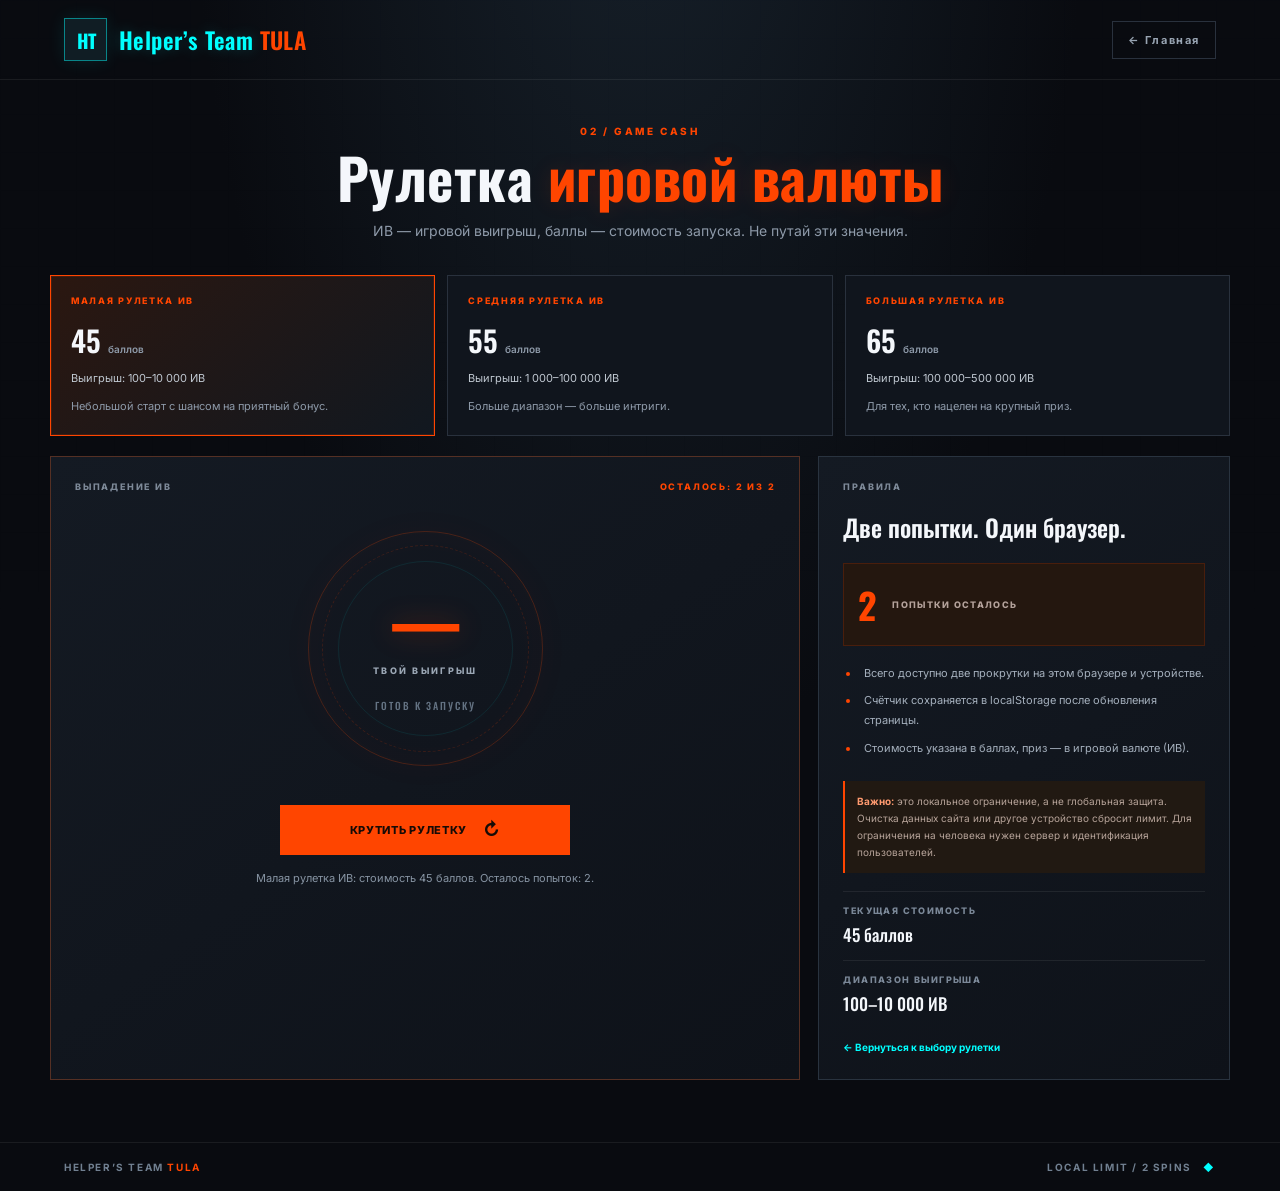
==== currency.html @ ea2388be "Initial commit" ====
<!doctype html><html lang="ru"><head><meta charset="utf-8"><meta name="viewport" content="width=device-width,initial-scale=1"><meta name="theme-color" content="#090b10"><title>Рулетка ИВ — Helper’s Team TULA</title><link rel="stylesheet" href="css/style.css"><link href="https://fonts.googleapis.com/css2?family=Oswald:wght@400;500;600;700&family=Inter:wght@400;500;600;700&display=swap" rel="stylesheet"><script defer src="js/main.js"></script><script defer src="js/currency.js"></script></head><body><header class="site-header"><a class="brand" href="index.html"><span class="logo-slot"><img src="assets/logo.png" alt="Логотип" onerror="this.style.display='none';this.nextElementSibling.style.display='grid'"><span class="logo-fallback">HT</span></span><span class="brand-name"><span>Helper’s Team</span> <b>TULA</b></span></a><a class="back-link" href="index.html">← Главная</a></header><main class="page-wrap"><div class="page-heading"><div class="eyebrow orange-eyebrow">02 / GAME CASH</div><h1>Рулетка <span class="orange-text">игровой валюты</span></h1><p>ИВ — игровой выигрыш, баллы — стоимость запуска. Не путай эти значения.</p></div><section class="type-grid" id="currencyTypes" aria-label="Тип рулетки"><button class="type-card selected orange-type" data-type="small"><span class="type-label">МАЛАЯ РУЛЕТКА ИВ</span><strong>45 <small>баллов</small></strong><span>Выигрыш: 100–10 000 ИВ</span><p>Небольшой старт с шансом на приятный бонус.</p></button><button class="type-card orange-type" data-type="medium"><span class="type-label">СРЕДНЯЯ РУЛЕТКА ИВ</span><strong>55 <small>баллов</small></strong><span>Выигрыш: 1 000–100 000 ИВ</span><p>Больше диапазон — больше интриги.</p></button><button class="type-card orange-type" data-type="large"><span class="type-label">БОЛЬШАЯ РУЛЕТКА ИВ</span><strong>65 <small>баллов</small></strong><span>Выигрыш: 100 000–500 000 ИВ</span><p>Для тех, кто нацелен на крупный приз.</p></button></section><section class="game-layout"><div class="game-panel orange-panel"><div class="panel-label">ВЫПАДЕНИЕ ИВ <span class="live-dot orange-live" id="currencyUses">ОСТАЛОСЬ: 2 ИЗ 2</span></div><div class="number-stage orange-stage"><div class="stage-ring"></div><div class="stage-value currency-value" id="currencyValue">—</div><div class="stage-caption">ТВОЙ ВЫИГРЫШ</div><div class="stage-ticker" id="currencyTicker">ГОТОВ К ЗАПУСКУ</div></div><div class="button-row"><button id="spinCurrency" class="button button-orange button-large">Крутить рулетку <span>↻</span></button></div><p class="status-line" id="currencyStatus" aria-live="polite">У тебя есть две попытки на этом браузере.</p></div><aside class="rules-panel"><div class="panel-label">ПРАВИЛА</div><h2>Две попытки. Один браузер.</h2><div class="attempt-box"><strong id="currencyRemaining">2</strong><span>ПОПЫТКИ ОСТАЛОСЬ</span></div><ul class="rules-list"><li>Всего доступно две прокрутки на этом браузере и устройстве.</li><li>Счётчик сохраняется в localStorage после обновления страницы.</li><li>Стоимость указана в баллах, приз — в игровой валюте (ИВ).</li></ul><div class="notice"><b>Важно:</b> это локальное ограничение, а не глобальная защита. Очистка данных сайта или другое устройство сбросит лимит. Для ограничения на человека нужен сервер и идентификация пользователей.</div><div class="rule-chip"><span>ТЕКУЩАЯ СТОИМОСТЬ</span><strong id="currencyCost">45 баллов</strong></div><div class="rule-chip"><span>ДИАПАЗОН ВЫИГРЫША</span><strong id="currencyRange">100–10 000 ИВ</strong></div><a class="text-link" href="index.html">← Вернуться к выбору рулетки</a></aside></section></main><footer class="site-footer"><span>HELPER’S TEAM <b>TULA</b></span><span>LOCAL LIMIT / 2 SPINS <i>◆</i></span></footer></body></html>
---- css/style.css ----
:root{--bg:#090b10;--panel:#11151d;--panel2:#151b24;--cyan:#00ffff;--orange:#ff4500;--white:#f4f7fb;--muted:#8e9aa9;--line:#29313d;--font-head:'Oswald',Impact,sans-serif;--font-body:'Inter',Arial,sans-serif}*{box-sizing:border-box}html{scroll-behavior:smooth}body{margin:0;background:radial-gradient(ellipse at 50% -20%,#17212b 0,transparent 50%),var(--bg);color:var(--white);font-family:var(--font-body);min-height:100vh;display:flex;flex-direction:column}body:before{content:"";position:fixed;inset:0;pointer-events:none;opacity:.18;background-image:linear-gradient(#202a351f 1px,transparent 1px),linear-gradient(90deg,#202a351f 1px,transparent 1px);background-size:38px 38px;mask-image:linear-gradient(to bottom,black,transparent 80%)}a{color:inherit;text-decoration:none}button{font:inherit}.site-header,.site-footer{position:relative;z-index:1;display:flex;align-items:center;justify-content:space-between;padding:18px clamp(18px,5vw,72px);border-bottom:1px solid #ffffff12}.site-footer{margin-top:auto;border-top:1px solid #ffffff12;border-bottom:0;color:#718091;font-size:10px;font-weight:700;letter-spacing:1.6px}.site-footer b{color:var(--orange)}.site-footer i{color:var(--cyan);font-style:normal;margin-left:8px}.brand{display:flex;align-items:center;gap:12px}.logo-slot{width:43px;height:43px;border:1px solid #00ffff75;background:#101d24;display:grid;place-items:center;position:relative;overflow:hidden;flex:none;box-shadow:0 0 18px #00ffff18}.logo-slot img{width:100%;height:100%;object-fit:contain}.logo-fallback{display:none;place-items:center;color:var(--cyan);font:700 19px var(--font-head);letter-spacing:-1px}.brand-name{font:600 clamp(17px,2vw,23px) var(--font-head);letter-spacing:.4px}.brand-name span{color:var(--cyan);text-shadow:0 0 15px #00ffff35}.brand-name b{color:var(--orange);font-weight:600}.header-tag,.back-link{font-size:11px;letter-spacing:1.6px;font-weight:700;color:#98a4b2}.header-tag i{font-style:normal;color:var(--orange);padding:0 6px}.back-link{border:1px solid var(--line);padding:11px 15px;transition:.2s}.back-link:hover{border-color:var(--cyan);color:var(--cyan)}.home-wrap,.page-wrap{position:relative;z-index:1;width:min(1180px,calc(100% - 40px));margin:0 auto;padding:58px 0 62px}.hero{max-width:720px;margin:0 auto 46px;text-align:center}.eyebrow{color:var(--cyan);font-size:10px;font-weight:800;letter-spacing:2.6px;display:flex;align-items:center;justify-content:center;gap:9px}.pulse{width:6px;height:6px;border-radius:50%;background:var(--cyan);box-shadow:0 0 12px var(--cyan)}h1,h2,p{margin-top:0}.hero h1,.page-heading h1{font:700 clamp(40px,7vw,74px)/.98 var(--font-head);letter-spacing:.5px;margin:20px 0 17px}.hero h1 span{color:var(--orange);text-shadow:0 0 30px #ff45002b}.hero-copy,.page-heading p{color:var(--muted);font-size:14px;line-height:1.8;max-width:560px;margin:0 auto}.hero-stats{display:flex;justify-content:center;gap:0;margin-top:32px}.hero-stats div{padding:0 28px;border-right:1px solid var(--line);display:flex;flex-direction:column;gap:3px}.hero-stats div:last-child{border:0}.hero-stats strong{font:600 25px var(--font-head);color:var(--white)}.hero-stats span{font-size:9px;color:#788596;letter-spacing:1.5px;font-weight:700}.roulette-grid{display:grid;grid-template-columns:repeat(3,minmax(0,1fr));gap:17px}.roulette-card{--glow:var(--cyan);background:linear-gradient(145deg,#141a23,#0e1219);border:1px solid #2a3440;padding:25px 24px 23px;position:relative;overflow:hidden;transition:transform .25s,border-color .25s,box-shadow .25s;display:flex;flex-direction:column;min-height:320px}.roulette-card:before{content:"";position:absolute;top:-80px;right:-70px;width:180px;height:180px;border-radius:50%;background:var(--glow);opacity:.06;filter:blur(5px);transition:opacity .25s}.roulette-card:hover{transform:translateY(-6px);border-color:var(--glow);box-shadow:0 12px 35px #0008,0 0 22px color-mix(in srgb,var(--glow) 12%,transparent)}.roulette-card:hover:before{opacity:.16}.currency-card{--glow:var(--orange)}.gifts-card{--glow:#b6a1ff}.card-top{display:flex;justify-content:space-between;align-items:center}.card-icon{display:grid;place-items:center;width:44px;height:44px;border:1px solid color-mix(in srgb,var(--glow) 55%,transparent);color:var(--glow);font-size:24px;background:color-mix(in srgb,var(--glow) 8%,transparent)}.card-index{font:500 11px var(--font-head);letter-spacing:1.5px;color:#667382}.roulette-card h2{font:600 25px var(--font-head);margin:27px 0 9px}.roulette-card p{color:var(--muted);font-size:12px;line-height:1.7;margin-bottom:24px;min-height:42px}.card-meta{display:flex;justify-content:space-between;align-items:center;border-top:1px solid #ffffff12;padding:14px 0 18px;margin-top:auto}.card-meta>span{font-size:9px;color:#718091;font-weight:800;letter-spacing:1px}.card-meta strong{font:600 18px var(--font-head)}.card-meta small{font:600 9px var(--font-body);color:var(--muted)}.button{border:1px solid var(--cyan);background:var(--cyan);color:#071115;min-height:44px;padding:12px 16px;display:inline-flex;justify-content:center;align-items:center;gap:16px;font-size:11px;font-weight:800;letter-spacing:.7px;text-transform:uppercase;cursor:pointer;transition:transform .2s,box-shadow .2s,background .2s,color .2s}.button span{font-size:18px;line-height:10px}.button:hover:not(:disabled){transform:translateY(-2px);box-shadow:0 0 24px #00ffff30}.button:active:not(:disabled){transform:translateY(0)}.button:focus-visible,.type-card:focus-visible,.back-link:focus-visible,a:focus-visible,.modal-close:focus-visible{outline:2px solid #fff;outline-offset:4px}.button-orange{background:var(--orange);border-color:var(--orange);color:#170b06}.button-orange:hover:not(:disabled){box-shadow:0 0 24px #ff450035}.button:disabled{opacity:.35;cursor:not-allowed;filter:grayscale(.5)}.home-note{color:#768392;font-size:11px;line-height:1.6;text-align:center;margin:28px 0 0}.home-note span{color:var(--cyan);margin-right:7px}.page-wrap{padding-top:45px}.page-heading{text-align:center;margin-bottom:32px}.page-heading .eyebrow{justify-content:center}.page-heading h1{font-size:clamp(36px,5.5vw,56px);margin:13px 0}.cyan-text{color:var(--cyan);text-shadow:0 0 22px #00ffff20}.orange-text{color:var(--orange);text-shadow:0 0 22px #ff450020}.orange-eyebrow{color:var(--orange)}.type-grid{display:grid;grid-template-columns:repeat(3,minmax(0,1fr));gap:12px;margin-bottom:20px}.type-card{border:1px solid var(--line);background:#10151d;color:var(--white);text-align:left;padding:19px 20px;cursor:pointer;min-width:0;transition:.2s;position:relative}.type-card:hover{border-color:#6d7b8b;background:#141b24}.type-card.selected{border-color:var(--cyan);background:linear-gradient(140deg,#0c2529,#111820);box-shadow:inset 0 0 0 1px #00ffff22,0 0 20px #00ffff0b}.orange-type.selected{border-color:var(--orange);background:linear-gradient(140deg,#2b1710,#111820);box-shadow:inset 0 0 0 1px #ff450022}.type-label{display:block;font-size:9px;font-weight:800;letter-spacing:1.7px;color:var(--cyan);margin-bottom:12px}.orange-type .type-label{color:var(--orange)}.type-card strong{display:block;font:600 29px var(--font-head);margin-bottom:5px}.type-card strong small{font:600 10px var(--font-body);color:var(--muted)}.type-card>span:nth-of-type(2){font-size:11px;color:#c0c8d1}.type-card p{font-size:11px;color:var(--muted);line-height:1.6;margin:12px 0 0}.game-layout{display:grid;grid-template-columns:minmax(0,1.55fr) minmax(260px,.85fr);gap:18px}.game-panel,.rules-panel,.gift-control{background:linear-gradient(145deg,#141a23,#0e1219);border:1px solid #29333f;padding:24px}.panel-label{font-size:9px;font-weight:800;letter-spacing:1.8px;color:#7d8998;display:flex;justify-content:space-between;gap:12px;align-items:center}.live-dot{font-size:9px;color:var(--cyan);white-space:nowrap}.orange-live{color:var(--orange)}.number-stage{height:285px;position:relative;display:flex;flex-direction:column;align-items:center;justify-content:center;overflow:hidden;margin:14px 0}.stage-ring{position:absolute;width:235px;height:235px;border:1px solid #00ffff2c;border-radius:50%;box-shadow:inset 0 0 45px #00ffff08,0 0 35px #00ffff08}.stage-ring:before,.stage-ring:after{content:"";position:absolute;inset:13px;border:1px dashed #00ffff2b;border-radius:50%}.stage-ring:after{inset:29px;border-style:solid;border-color:#00ffff14}.orange-stage .stage-ring{border-color:#ff45003b;box-shadow:inset 0 0 45px #ff450008,0 0 35px #ff450008}.orange-stage .stage-ring:before{border-color:#ff45002b}.stage-value{position:relative;z-index:1;font:700 clamp(58px,8vw,88px)/1 var(--font-head);color:var(--cyan);text-shadow:0 0 28px #00ffff4a;max-width:100%;overflow-wrap:anywhere;text-align:center}.currency-value{color:var(--orange);text-shadow:0 0 28px #ff45004a;font-size:clamp(42px,6vw,68px)}.stage-caption{position:relative;z-index:1;font-size:9px;letter-spacing:2.3px;color:#9ba7b5;font-weight:800;margin-top:13px}.stage-ticker{position:relative;z-index:1;margin-top:22px;font:500 10px var(--font-head);letter-spacing:2px;color:#647383}.spinning .stage-ring{animation:orbit 1s linear infinite}.spinning .stage-value{animation:flicker .12s linear infinite}@keyframes orbit{to{transform:rotate(360deg)}}@keyframes flicker{50%{opacity:.6;transform:scale(.98)}}.button-row{text-align:center}.button-large{min-width:min(290px,100%);min-height:50px}.status-line{font-size:11px;line-height:1.6;color:#8794a3;text-align:center;margin:15px 0 0;min-height:18px}.rules-panel h2,.prize-list h2{font:600 24px var(--font-head);margin:17px 0 15px}.rules-list{padding-left:17px;margin:0 0 22px;color:#a5b0bd;font-size:11px;line-height:1.8}.rules-list li{padding-left:4px;margin-bottom:8px}.rules-list li::marker{color:var(--cyan)}.orange-panel+.rules-panel .rules-list li::marker{color:var(--orange)}.rule-chip{border-top:1px solid #ffffff12;padding:13px 0;display:flex;flex-direction:column;gap:6px}.rule-chip span{font-size:9px;letter-spacing:1.4px;color:#7b8898;font-weight:800}.rule-chip strong{font:500 17px var(--font-head)}.text-link{display:inline-block;margin-top:12px;font-size:10px;font-weight:700;color:var(--cyan)}.text-link:hover{text-decoration:underline}.orange-panel{border-color:#553024}.attempt-box{display:flex;align-items:center;gap:15px;padding:14px;background:#24170f;border:1px solid #ff45002b;margin:18px 0}.attempt-box strong{font:700 36px var(--font-head);color:var(--orange)}.attempt-box span{font-size:9px;letter-spacing:1.3px;font-weight:800;color:#b4a29b}.notice{background:#211912;border-left:2px solid var(--orange);padding:12px;color:#b7a49a;font-size:10px;line-height:1.7;margin:0 0 18px}.notice b{color:#ff9a70}.gift-game{display:grid;grid-template-columns:minmax(0,1.05fr) minmax(300px,.95fr);gap:24px;align-items:start}.wheel-column{display:flex;flex-direction:column;align-items:center;padding:12px 0 0}.wheel-frame{width:min(430px,100%);aspect-ratio:1;position:relative;border-radius:50%;padding:10px;background:linear-gradient(135deg,#3b4a55,#121820 40%,#596a77);box-shadow:0 0 0 1px #7a8a9740,0 0 45px #00ffff0b,0 22px 45px #0008}.gift-wheel{width:100%;height:100%;border-radius:50%;position:relative;border:3px solid #0b1016;overflow:hidden;background:conic-gradient(from -30deg,#00ffff 0deg 60deg,#ff4500 60deg 120deg,#273b4b 120deg 180deg,#b7a2ff 180deg 240deg,#e4e8ee 240deg 300deg,#1c2a36 300deg 360deg);transition:transform 5s cubic-bezier(.12,.68,.08,1)}.gift-wheel:before{content:"";position:absolute;inset:0;background:repeating-conic-gradient(from -30deg,transparent 0deg 59.3deg,#080b10 59.3deg 60deg);z-index:1}.wheel-center{position:absolute;z-index:3;left:50%;top:50%;transform:translate(-50%,-50%);width:22%;aspect-ratio:1;border-radius:50%;background:#0a0e14;border:3px solid #8b9aa6;box-shadow:0 0 0 5px #101820,0 0 22px #00ffff30;display:flex;align-items:center;justify-content:center;flex-direction:column;color:var(--cyan);font:700 24px var(--font-head)}.wheel-center small{font:700 7px var(--font-body);letter-spacing:2px;color:var(--orange)}.wheel-pointer{position:relative;z-index:4;width:0;height:0;border-left:15px solid transparent;border-right:15px solid transparent;border-top:30px solid var(--orange);filter:drop-shadow(0 0 8px #ff450080);margin-bottom:-4px}.wheel-legend{display:flex;flex-direction:column;align-items:center;gap:8px;margin-top:18px;font-size:10px;color:#83909e;text-align:center}.wheel-legend span:first-child{color:#c5d0da}.wheel-legend i{display:inline-block;width:7px;height:7px;border-radius:50%;background:var(--cyan);margin-right:6px}.gift-control{padding:25px}.gift-result{padding:25px 5px 23px;text-align:center;border-bottom:1px solid #ffffff12;margin-bottom:20px}.result-kicker{font-size:9px;letter-spacing:2px;color:#778595;font-weight:800}.gift-result strong{display:block;font:600 clamp(24px,3vw,35px)/1.15 var(--font-head);margin:16px 0 10px;color:var(--cyan)}.gift-result p{color:#8e9aa9;font-size:11px;line-height:1.7;margin:0}.prize-list{margin-top:27px}.prize-list h2{font-size:20px}.prize-list ol{list-style:none;padding:0;margin:0;display:grid;gap:7px;counter-reset:prize}.prize-list li{counter-increment:prize;display:flex;gap:10px;align-items:flex-start;font-size:10px;line-height:1.5;color:#aab5c1;padding:8px;background:#ffffff04;border:1px solid #ffffff0b}.prize-list li:before{content:counter(prize,decimal-leading-zero);color:var(--cyan);font:600 12px var(--font-head);min-width:22px}.rules-strip{display:flex;gap:18px;align-items:flex-start;border:1px solid #26313d;background:#10151d;padding:16px 19px;margin-top:24px;color:#9ba7b4;font-size:10px;line-height:1.7}.rules-strip b{color:var(--cyan);letter-spacing:1.5px;white-space:nowrap}.result-modal{background:#111821;color:var(--white);border:1px solid #00ffff6b;padding:35px;width:min(440px,calc(100% - 32px));text-align:center;box-shadow:0 0 70px #00ffff18}.result-modal::backdrop{background:#020408d9;backdrop-filter:blur(6px)}.modal-close{position:absolute;right:12px;top:8px;background:transparent;border:0;color:#a6b2bf;font-size:28px;cursor:pointer}.modal-kicker{font-size:9px;letter-spacing:2px;color:var(--cyan);font-weight:800}.modal-spark{font-size:36px;color:var(--orange);margin:18px 0 5px;text-shadow:0 0 22px #ff450050}.result-modal h2{font:600 29px/1.2 var(--font-head);margin:0 0 12px}.result-modal p{font-size:11px;line-height:1.7;color:#94a0af;margin-bottom:22px}.result-modal .button{width:100%}.confetti{animation:pop .5s ease-out}@keyframes pop{0%{transform:scale(.75);opacity:.3}70%{transform:scale(1.06)}100%{transform:scale(1);opacity:1}}@media(max-width:850px){.roulette-grid{grid-template-columns:1fr;max-width:560px;margin:auto}.roulette-card{min-height:275px}.hero{margin-bottom:35px}.game-layout{grid-template-columns:1fr}.rules-panel{display:grid;grid-template-columns:1fr 1fr;column-gap:22px}.rules-panel>.panel-label,.rules-panel h2,.rules-panel .rules-list,.rules-panel .notice,.rules-panel .attempt-box,.rules-panel .text-link{grid-column:1/-1}.gift-game{grid-template-columns:1fr;max-width:620px;margin:auto}.wheel-frame{width:min(390px,90vw)}.gift-control{width:100%}}@media(max-width:600px){.site-header{padding:13px 16px}.header-tag{display:none}.logo-slot{width:36px;height:36px}.brand-name{font-size:18px}.back-link{font-size:9px;padding:10px}.home-wrap,.page-wrap{width:calc(100% - 28px);padding:38px 0 42px}.hero h1{font-size:42px}.hero-copy{font-size:12px}.hero-stats div{padding:0 12px}.hero-stats strong{font-size:21px}.hero-stats span{font-size:7px;letter-spacing:.8px}.roulette-card{padding:20px;min-height:270px}.page-heading h1{font-size:38px}.page-heading p{font-size:12px}.type-grid{grid-template-columns:1fr;gap:8px}.type-card{padding:15px 17px}.type-card strong{font-size:25px}.type-card p{margin-top:7px}.game-panel,.rules-panel,.gift-control{padding:18px}.number-stage{height:245px}.stage-ring{width:205px;height:205px}.stage-value{font-size:64px}.currency-value{font-size:40px}.rules-panel{display:block}.attempt-box{margin-top:16px}.gift-game{gap:20px}.wheel-frame{width:min(340px,88vw);padding:7px}.wheel-center{font-size:20px}.wheel-pointer{border-left-width:12px;border-right-width:12px;border-top-width:24px}.rules-strip{display:block}.rules-strip b{display:block;margin-bottom:6px}.site-footer{padding:17px 14px;font-size:8px;letter-spacing:.7px}.site-footer span:last-child{max-width:45%;text-align:right}}@media(prefers-reduced-motion:reduce){*,*:before,*:after{animation-duration:.01ms!important;animation-iteration-count:1!important;scroll-behavior:auto!important;transition-duration:.01ms!important}}
.wheel-labels{position:absolute;inset:0;width:100%;height:100%;z-index:2;overflow:visible;pointer-events:none}.wheel-label{font:700 10px Inter,Arial,sans-serif;fill:#071015;paint-order:stroke;stroke:#ffffff40;stroke-width:.4px}.wheel-label:nth-child(2n){fill:#fff}.wheel-label:nth-child(4){fill:#151020}.wheel-label:nth-child(5){fill:#151a20}
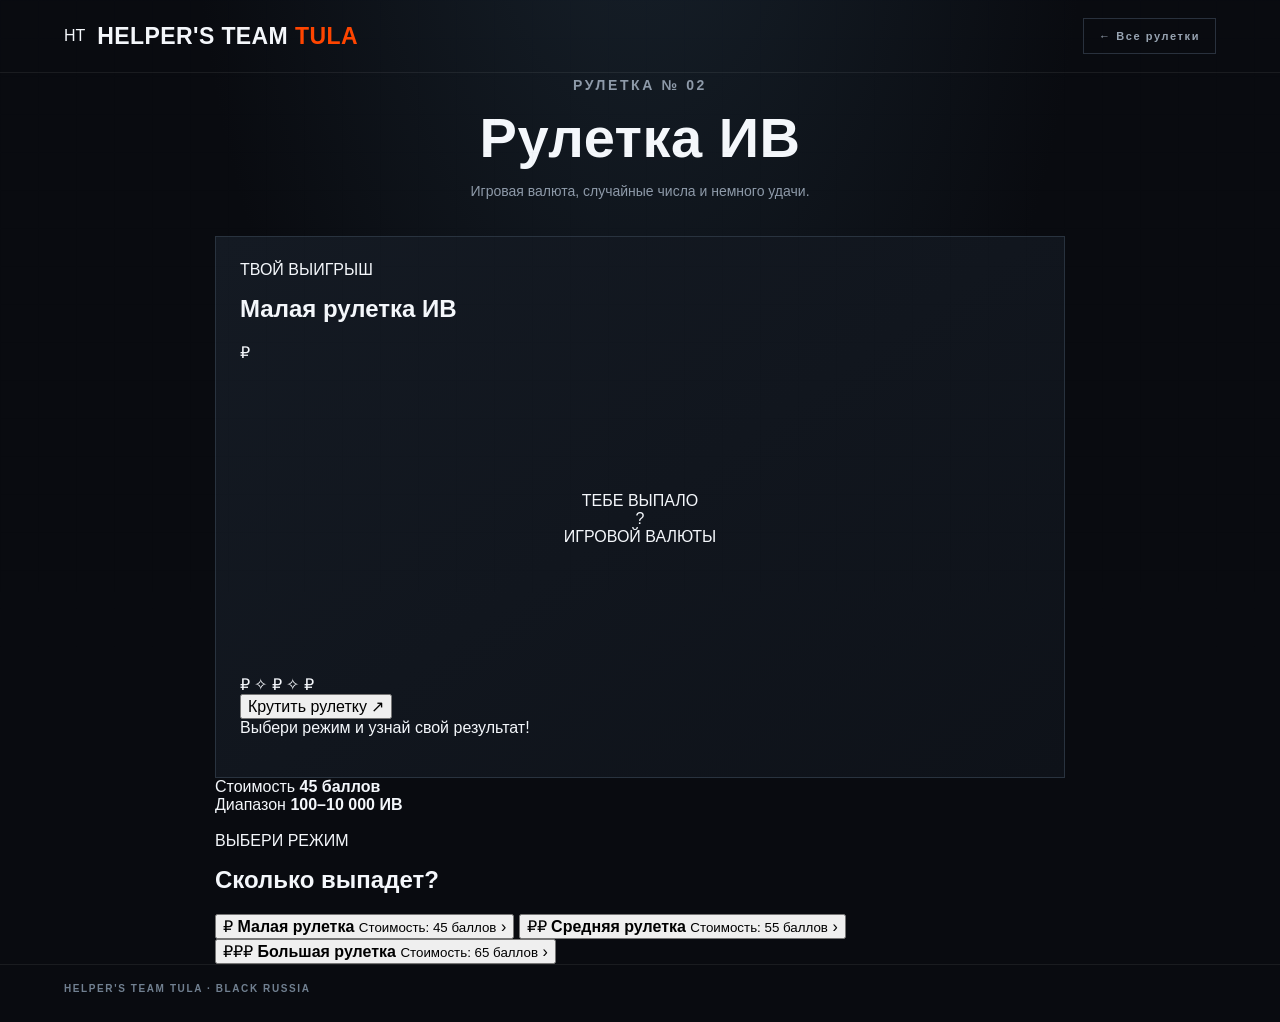
==== commit a2d600a5: "Update currency.html" ====
--- a/currency.html
+++ b/currency.html
@@ -1 +1,120 @@
-<!doctype html><html lang="ru"><head><meta charset="utf-8"><meta name="viewport" content="width=device-width,initial-scale=1"><meta name="theme-color" content="#090b10"><title>Рулетка ИВ — Helper’s Team TULA</title><link rel="stylesheet" href="css/style.css"><link href="https://fonts.googleapis.com/css2?family=Oswald:wght@400;500;600;700&family=Inter:wght@400;500;600;700&display=swap" rel="stylesheet"><script defer src="js/main.js"></script><script defer src="js/currency.js"></script></head><body><header class="site-header"><a class="brand" href="index.html"><span class="logo-slot"><img src="assets/logo.png" alt="Логотип" onerror="this.style.display='none';this.nextElementSibling.style.display='grid'"><span class="logo-fallback">HT</span></span><span class="brand-name"><span>Helper’s Team</span> <b>TULA</b></span></a><a class="back-link" href="index.html">← Главная</a></header><main class="page-wrap"><div class="page-heading"><div class="eyebrow orange-eyebrow">02 / GAME CASH</div><h1>Рулетка <span class="orange-text">игровой валюты</span></h1><p>ИВ — игровой выигрыш, баллы — стоимость запуска. Не путай эти значения.</p></div><section class="type-grid" id="currencyTypes" aria-label="Тип рулетки"><button class="type-card selected orange-type" data-type="small"><span class="type-label">МАЛАЯ РУЛЕТКА ИВ</span><strong>45 <small>баллов</small></strong><span>Выигрыш: 100–10 000 ИВ</span><p>Небольшой старт с шансом на приятный бонус.</p></button><button class="type-card orange-type" data-type="medium"><span class="type-label">СРЕДНЯЯ РУЛЕТКА ИВ</span><strong>55 <small>баллов</small></strong><span>Выигрыш: 1 000–100 000 ИВ</span><p>Больше диапазон — больше интриги.</p></button><button class="type-card orange-type" data-type="large"><span class="type-label">БОЛЬШАЯ РУЛЕТКА ИВ</span><strong>65 <small>баллов</small></strong><span>Выигрыш: 100 000–500 000 ИВ</span><p>Для тех, кто нацелен на крупный приз.</p></button></section><section class="game-layout"><div class="game-panel orange-panel"><div class="panel-label">ВЫПАДЕНИЕ ИВ <span class="live-dot orange-live" id="currencyUses">ОСТАЛОСЬ: 2 ИЗ 2</span></div><div class="number-stage orange-stage"><div class="stage-ring"></div><div class="stage-value currency-value" id="currencyValue">—</div><div class="stage-caption">ТВОЙ ВЫИГРЫШ</div><div class="stage-ticker" id="currencyTicker">ГОТОВ К ЗАПУСКУ</div></div><div class="button-row"><button id="spinCurrency" class="button button-orange button-large">Крутить рулетку <span>↻</span></button></div><p class="status-line" id="currencyStatus" aria-live="polite">У тебя есть две попытки на этом браузере.</p></div><aside class="rules-panel"><div class="panel-label">ПРАВИЛА</div><h2>Две попытки. Один браузер.</h2><div class="attempt-box"><strong id="currencyRemaining">2</strong><span>ПОПЫТКИ ОСТАЛОСЬ</span></div><ul class="rules-list"><li>Всего доступно две прокрутки на этом браузере и устройстве.</li><li>Счётчик сохраняется в localStorage после обновления страницы.</li><li>Стоимость указана в баллах, приз — в игровой валюте (ИВ).</li></ul><div class="notice"><b>Важно:</b> это локальное ограничение, а не глобальная защита. Очистка данных сайта или другое устройство сбросит лимит. Для ограничения на человека нужен сервер и идентификация пользователей.</div><div class="rule-chip"><span>ТЕКУЩАЯ СТОИМОСТЬ</span><strong id="currencyCost">45 баллов</strong></div><div class="rule-chip"><span>ДИАПАЗОН ВЫИГРЫША</span><strong id="currencyRange">100–10 000 ИВ</strong></div><a class="text-link" href="index.html">← Вернуться к выбору рулетки</a></aside></section></main><footer class="site-footer"><span>HELPER’S TEAM <b>TULA</b></span><span>LOCAL LIMIT / 2 SPINS <i>◆</i></span></footer></body></html>+<!DOCTYPE html>
+<html lang="ru">
+<head>
+  <meta charset="UTF-8">
+  <meta name="viewport" content="width=device-width, initial-scale=1.0">
+  <meta name="theme-color" content="#100d16">
+  <title>Рулетка ИВ — Helper's Team TULA</title>
+  <link rel="stylesheet" href="css/style.css">
+</head>
+<body>
+  <header class="site-header">
+    <a class="brand" href="index.html">
+      <span class="brand-mark">HT</span>
+      <span class="brand-name">HELPER'S TEAM <b>TULA</b></span>
+    </a>
+    <a class="back-link" href="index.html">← Все рулетки</a>
+  </header>
+
+  <main class="container">
+    <section class="page-heading">
+      <p class="eyebrow">РУЛЕТКА № 02</p>
+      <h1>Рулетка <span>ИВ</span></h1>
+      <p>Игровая валюта, случайные числа и немного удачи.</p>
+    </section>
+
+    <section class="game-layout game-layout-single">
+      <div class="game-main">
+        <div class="game-panel">
+          <div class="panel-heading">
+            <div>
+              <p class="panel-kicker">ТВОЙ ВЫИГРЫШ</p>
+              <h2 id="currencyRange">Малая рулетка ИВ</h2>
+            </div>
+            <span class="panel-symbol" aria-hidden="true">₽</span>
+          </div>
+
+          <div class="number-stage">
+            <span class="result-caption">ТЕБЕ ВЫПАЛО</span>
+            <div class="number-result currency-result" id="currencyValue" aria-live="polite">?</div>
+            <span class="result-unit">ИГРОВОЙ ВАЛЮТЫ</span>
+          </div>
+
+          <div class="ticker" id="currencyTicker" aria-hidden="true">
+            <span>₽</span>
+            <span>✧</span>
+            <span>₽</span>
+            <span>✧</span>
+            <span>₽</span>
+          </div>
+
+          <button class="primary-button" id="spinCurrency" type="button">
+            Крутить рулетку <span aria-hidden="true">↗</span>
+          </button>
+
+          <p class="status-message" id="currencyStatus" aria-live="polite">
+            Выбери режим и узнай свой результат!
+          </p>
+
+          <p class="attempts-counter" id="currencyRemaining" aria-live="polite"></p>
+          <span id="currencyUses" hidden></span>
+        </div>
+
+        <div class="game-info">
+          <div class="info-item">
+            <span class="info-label">Стоимость</span>
+            <strong id="currencyCost">45 баллов</strong>
+          </div>
+          <div class="info-item">
+            <span class="info-label">Диапазон</span>
+            <strong id="currencyRangeInfo">100–10 000 ИВ</strong>
+          </div>
+        </div>
+      </div>
+
+      <aside class="game-sidebar">
+        <div class="selector-panel">
+          <p class="panel-kicker">ВЫБЕРИ РЕЖИМ</p>
+          <h2>Сколько выпадет?</h2>
+
+          <div class="roulette-options" id="currencyTypes">
+            <button class="roulette-option active" type="button" data-type="small">
+              <span class="option-icon">₽</span>
+              <span class="option-text">
+                <strong>Малая рулетка</strong>
+                <small>Стоимость: 45 баллов</small>
+              </span>
+              <span class="option-arrow">›</span>
+            </button>
+
+            <button class="roulette-option" type="button" data-type="medium">
+              <span class="option-icon">₽₽</span>
+              <span class="option-text">
+                <strong>Средняя рулетка</strong>
+                <small>Стоимость: 55 баллов</small>
+              </span>
+              <span class="option-arrow">›</span>
+            </button>
+
+            <button class="roulette-option" type="button" data-type="large">
+              <span class="option-icon">₽₽₽</span>
+              <span class="option-text">
+                <strong>Большая рулетка</strong>
+                <small>Стоимость: 65 баллов</small>
+              </span>
+              <span class="option-arrow">›</span>
+            </button>
+          </div>
+        </div>
+      </aside>
+    </section>
+  </main>
+
+  <footer class="site-footer">
+    <p>HELPER'S TEAM TULA · BLACK RUSSIA</p>
+  </footer>
+
+  <script src="js/common.js"></script>
+  <script src="js/currency.js"></script>
+</body>
+</html>
--- a/css/style.css
+++ b/css/style.css
@@ -1,2 +1,38 @@
  :root{--bg:#090b10;--panel:#11151d;--panel2:#151b24;--cyan:#00ffff;--orange:#ff4500;--white:#f4f7fb;--muted:#8e9aa9;--line:#29313d;--font-head:'Oswald',Impact,sans-serif;--font-body:'Inter',Arial,sans-serif}*{box-sizing:border-box}html{scroll-behavior:smooth}body{margin:0;background:radial-gradient(ellipse at 50% -20%,#17212b 0,transparent 50%),var(--bg);color:var(--white);font-family:var(--font-body);min-height:100vh;display:flex;flex-direction:column}body:before{content:"";position:fixed;inset:0;pointer-events:none;opacity:.18;background-image:linear-gradient(#202a351f 1px,transparent 1px),linear-gradient(90deg,#202a351f 1px,transparent 1px);background-size:38px 38px;mask-image:linear-gradient(to bottom,black,transparent 80%)}a{color:inherit;text-decoration:none}button{font:inherit}.site-header,.site-footer{position:relative;z-index:1;display:flex;align-items:center;justify-content:space-between;padding:18px clamp(18px,5vw,72px);border-bottom:1px solid #ffffff12}.site-footer{margin-top:auto;border-top:1px solid #ffffff12;border-bottom:0;color:#718091;font-size:10px;font-weight:700;letter-spacing:1.6px}.site-footer b{color:var(--orange)}.site-footer i{color:var(--cyan);font-style:normal;margin-left:8px}.brand{display:flex;align-items:center;gap:12px}.logo-slot{width:43px;height:43px;border:1px solid #00ffff75;background:#101d24;display:grid;place-items:center;position:relative;overflow:hidden;flex:none;box-shadow:0 0 18px #00ffff18}.logo-slot img{width:100%;height:100%;object-fit:contain}.logo-fallback{display:none;place-items:center;color:var(--cyan);font:700 19px var(--font-head);letter-spacing:-1px}.brand-name{font:600 clamp(17px,2vw,23px) var(--font-head);letter-spacing:.4px}.brand-name span{color:var(--cyan);text-shadow:0 0 15px #00ffff35}.brand-name b{color:var(--orange);font-weight:600}.header-tag,.back-link{font-size:11px;letter-spacing:1.6px;font-weight:700;color:#98a4b2}.header-tag i{font-style:normal;color:var(--orange);padding:0 6px}.back-link{border:1px solid var(--line);padding:11px 15px;transition:.2s}.back-link:hover{border-color:var(--cyan);color:var(--cyan)}.home-wrap,.page-wrap{position:relative;z-index:1;width:min(1180px,calc(100% - 40px));margin:0 auto;padding:58px 0 62px}.hero{max-width:720px;margin:0 auto 46px;text-align:center}.eyebrow{color:var(--cyan);font-size:10px;font-weight:800;letter-spacing:2.6px;display:flex;align-items:center;justify-content:center;gap:9px}.pulse{width:6px;height:6px;border-radius:50%;background:var(--cyan);box-shadow:0 0 12px var(--cyan)}h1,h2,p{margin-top:0}.hero h1,.page-heading h1{font:700 clamp(40px,7vw,74px)/.98 var(--font-head);letter-spacing:.5px;margin:20px 0 17px}.hero h1 span{color:var(--orange);text-shadow:0 0 30px #ff45002b}.hero-copy,.page-heading p{color:var(--muted);font-size:14px;line-height:1.8;max-width:560px;margin:0 auto}.hero-stats{display:flex;justify-content:center;gap:0;margin-top:32px}.hero-stats div{padding:0 28px;border-right:1px solid var(--line);display:flex;flex-direction:column;gap:3px}.hero-stats div:last-child{border:0}.hero-stats strong{font:600 25px var(--font-head);color:var(--white)}.hero-stats span{font-size:9px;color:#788596;letter-spacing:1.5px;font-weight:700}.roulette-grid{display:grid;grid-template-columns:repeat(3,minmax(0,1fr));gap:17px}.roulette-card{--glow:var(--cyan);background:linear-gradient(145deg,#141a23,#0e1219);border:1px solid #2a3440;padding:25px 24px 23px;position:relative;overflow:hidden;transition:transform .25s,border-color .25s,box-shadow .25s;display:flex;flex-direction:column;min-height:320px}.roulette-card:before{content:"";position:absolute;top:-80px;right:-70px;width:180px;height:180px;border-radius:50%;background:var(--glow);opacity:.06;filter:blur(5px);transition:opacity .25s}.roulette-card:hover{transform:translateY(-6px);border-color:var(--glow);box-shadow:0 12px 35px #0008,0 0 22px color-mix(in srgb,var(--glow) 12%,transparent)}.roulette-card:hover:before{opacity:.16}.currency-card{--glow:var(--orange)}.gifts-card{--glow:#b6a1ff}.card-top{display:flex;justify-content:space-between;align-items:center}.card-icon{display:grid;place-items:center;width:44px;height:44px;border:1px solid color-mix(in srgb,var(--glow) 55%,transparent);color:var(--glow);font-size:24px;background:color-mix(in srgb,var(--glow) 8%,transparent)}.card-index{font:500 11px var(--font-head);letter-spacing:1.5px;color:#667382}.roulette-card h2{font:600 25px var(--font-head);margin:27px 0 9px}.roulette-card p{color:var(--muted);font-size:12px;line-height:1.7;margin-bottom:24px;min-height:42px}.card-meta{display:flex;justify-content:space-between;align-items:center;border-top:1px solid #ffffff12;padding:14px 0 18px;margin-top:auto}.card-meta>span{font-size:9px;color:#718091;font-weight:800;letter-spacing:1px}.card-meta strong{font:600 18px var(--font-head)}.card-meta small{font:600 9px var(--font-body);color:var(--muted)}.button{border:1px solid var(--cyan);background:var(--cyan);color:#071115;min-height:44px;padding:12px 16px;display:inline-flex;justify-content:center;align-items:center;gap:16px;font-size:11px;font-weight:800;letter-spacing:.7px;text-transform:uppercase;cursor:pointer;transition:transform .2s,box-shadow .2s,background .2s,color .2s}.button span{font-size:18px;line-height:10px}.button:hover:not(:disabled){transform:translateY(-2px);box-shadow:0 0 24px #00ffff30}.button:active:not(:disabled){transform:translateY(0)}.button:focus-visible,.type-card:focus-visible,.back-link:focus-visible,a:focus-visible,.modal-close:focus-visible{outline:2px solid #fff;outline-offset:4px}.button-orange{background:var(--orange);border-color:var(--orange);color:#170b06}.button-orange:hover:not(:disabled){box-shadow:0 0 24px #ff450035}.button:disabled{opacity:.35;cursor:not-allowed;filter:grayscale(.5)}.home-note{color:#768392;font-size:11px;line-height:1.6;text-align:center;margin:28px 0 0}.home-note span{color:var(--cyan);margin-right:7px}.page-wrap{padding-top:45px}.page-heading{text-align:center;margin-bottom:32px}.page-heading .eyebrow{justify-content:center}.page-heading h1{font-size:clamp(36px,5.5vw,56px);margin:13px 0}.cyan-text{color:var(--cyan);text-shadow:0 0 22px #00ffff20}.orange-text{color:var(--orange);text-shadow:0 0 22px #ff450020}.orange-eyebrow{color:var(--orange)}.type-grid{display:grid;grid-template-columns:repeat(3,minmax(0,1fr));gap:12px;margin-bottom:20px}.type-card{border:1px solid var(--line);background:#10151d;color:var(--white);text-align:left;padding:19px 20px;cursor:pointer;min-width:0;transition:.2s;position:relative}.type-card:hover{border-color:#6d7b8b;background:#141b24}.type-card.selected{border-color:var(--cyan);background:linear-gradient(140deg,#0c2529,#111820);box-shadow:inset 0 0 0 1px #00ffff22,0 0 20px #00ffff0b}.orange-type.selected{border-color:var(--orange);background:linear-gradient(140deg,#2b1710,#111820);box-shadow:inset 0 0 0 1px #ff450022}.type-label{display:block;font-size:9px;font-weight:800;letter-spacing:1.7px;color:var(--cyan);margin-bottom:12px}.orange-type .type-label{color:var(--orange)}.type-card strong{display:block;font:600 29px var(--font-head);margin-bottom:5px}.type-card strong small{font:600 10px var(--font-body);color:var(--muted)}.type-card>span:nth-of-type(2){font-size:11px;color:#c0c8d1}.type-card p{font-size:11px;color:var(--muted);line-height:1.6;margin:12px 0 0}.game-layout{display:grid;grid-template-columns:minmax(0,1.55fr) minmax(260px,.85fr);gap:18px}.game-panel,.rules-panel,.gift-control{background:linear-gradient(145deg,#141a23,#0e1219);border:1px solid #29333f;padding:24px}.panel-label{font-size:9px;font-weight:800;letter-spacing:1.8px;color:#7d8998;display:flex;justify-content:space-between;gap:12px;align-items:center}.live-dot{font-size:9px;color:var(--cyan);white-space:nowrap}.orange-live{color:var(--orange)}.number-stage{height:285px;position:relative;display:flex;flex-direction:column;align-items:center;justify-content:center;overflow:hidden;margin:14px 0}.stage-ring{position:absolute;width:235px;height:235px;border:1px solid #00ffff2c;border-radius:50%;box-shadow:inset 0 0 45px #00ffff08,0 0 35px #00ffff08}.stage-ring:before,.stage-ring:after{content:"";position:absolute;inset:13px;border:1px dashed #00ffff2b;border-radius:50%}.stage-ring:after{inset:29px;border-style:solid;border-color:#00ffff14}.orange-stage .stage-ring{border-color:#ff45003b;box-shadow:inset 0 0 45px #ff450008,0 0 35px #ff450008}.orange-stage .stage-ring:before{border-color:#ff45002b}.stage-value{position:relative;z-index:1;font:700 clamp(58px,8vw,88px)/1 var(--font-head);color:var(--cyan);text-shadow:0 0 28px #00ffff4a;max-width:100%;overflow-wrap:anywhere;text-align:center}.currency-value{color:var(--orange);text-shadow:0 0 28px #ff45004a;font-size:clamp(42px,6vw,68px)}.stage-caption{position:relative;z-index:1;font-size:9px;letter-spacing:2.3px;color:#9ba7b5;font-weight:800;margin-top:13px}.stage-ticker{position:relative;z-index:1;margin-top:22px;font:500 10px var(--font-head);letter-spacing:2px;color:#647383}.spinning .stage-ring{animation:orbit 1s linear infinite}.spinning .stage-value{animation:flicker .12s linear infinite}@keyframes orbit{to{transform:rotate(360deg)}}@keyframes flicker{50%{opacity:.6;transform:scale(.98)}}.button-row{text-align:center}.button-large{min-width:min(290px,100%);min-height:50px}.status-line{font-size:11px;line-height:1.6;color:#8794a3;text-align:center;margin:15px 0 0;min-height:18px}.rules-panel h2,.prize-list h2{font:600 24px var(--font-head);margin:17px 0 15px}.rules-list{padding-left:17px;margin:0 0 22px;color:#a5b0bd;font-size:11px;line-height:1.8}.rules-list li{padding-left:4px;margin-bottom:8px}.rules-list li::marker{color:var(--cyan)}.orange-panel+.rules-panel .rules-list li::marker{color:var(--orange)}.rule-chip{border-top:1px solid #ffffff12;padding:13px 0;display:flex;flex-direction:column;gap:6px}.rule-chip span{font-size:9px;letter-spacing:1.4px;color:#7b8898;font-weight:800}.rule-chip strong{font:500 17px var(--font-head)}.text-link{display:inline-block;margin-top:12px;font-size:10px;font-weight:700;color:var(--cyan)}.text-link:hover{text-decoration:underline}.orange-panel{border-color:#553024}.attempt-box{display:flex;align-items:center;gap:15px;padding:14px;background:#24170f;border:1px solid #ff45002b;margin:18px 0}.attempt-box strong{font:700 36px var(--font-head);color:var(--orange)}.attempt-box span{font-size:9px;letter-spacing:1.3px;font-weight:800;color:#b4a29b}.notice{background:#211912;border-left:2px solid var(--orange);padding:12px;color:#b7a49a;font-size:10px;line-height:1.7;margin:0 0 18px}.notice b{color:#ff9a70}.gift-game{display:grid;grid-template-columns:minmax(0,1.05fr) minmax(300px,.95fr);gap:24px;align-items:start}.wheel-column{display:flex;flex-direction:column;align-items:center;padding:12px 0 0}.wheel-frame{width:min(430px,100%);aspect-ratio:1;position:relative;border-radius:50%;padding:10px;background:linear-gradient(135deg,#3b4a55,#121820 40%,#596a77);box-shadow:0 0 0 1px #7a8a9740,0 0 45px #00ffff0b,0 22px 45px #0008}.gift-wheel{width:100%;height:100%;border-radius:50%;position:relative;border:3px solid #0b1016;overflow:hidden;background:conic-gradient(from -30deg,#00ffff 0deg 60deg,#ff4500 60deg 120deg,#273b4b 120deg 180deg,#b7a2ff 180deg 240deg,#e4e8ee 240deg 300deg,#1c2a36 300deg 360deg);transition:transform 5s cubic-bezier(.12,.68,.08,1)}.gift-wheel:before{content:"";position:absolute;inset:0;background:repeating-conic-gradient(from -30deg,transparent 0deg 59.3deg,#080b10 59.3deg 60deg);z-index:1}.wheel-center{position:absolute;z-index:3;left:50%;top:50%;transform:translate(-50%,-50%);width:22%;aspect-ratio:1;border-radius:50%;background:#0a0e14;border:3px solid #8b9aa6;box-shadow:0 0 0 5px #101820,0 0 22px #00ffff30;display:flex;align-items:center;justify-content:center;flex-direction:column;color:var(--cyan);font:700 24px var(--font-head)}.wheel-center small{font:700 7px var(--font-body);letter-spacing:2px;color:var(--orange)}.wheel-pointer{position:relative;z-index:4;width:0;height:0;border-left:15px solid transparent;border-right:15px solid transparent;border-top:30px solid var(--orange);filter:drop-shadow(0 0 8px #ff450080);margin-bottom:-4px}.wheel-legend{display:flex;flex-direction:column;align-items:center;gap:8px;margin-top:18px;font-size:10px;color:#83909e;text-align:center}.wheel-legend span:first-child{color:#c5d0da}.wheel-legend i{display:inline-block;width:7px;height:7px;border-radius:50%;background:var(--cyan);margin-right:6px}.gift-control{padding:25px}.gift-result{padding:25px 5px 23px;text-align:center;border-bottom:1px solid #ffffff12;margin-bottom:20px}.result-kicker{font-size:9px;letter-spacing:2px;color:#778595;font-weight:800}.gift-result strong{display:block;font:600 clamp(24px,3vw,35px)/1.15 var(--font-head);margin:16px 0 10px;color:var(--cyan)}.gift-result p{color:#8e9aa9;font-size:11px;line-height:1.7;margin:0}.prize-list{margin-top:27px}.prize-list h2{font-size:20px}.prize-list ol{list-style:none;padding:0;margin:0;display:grid;gap:7px;counter-reset:prize}.prize-list li{counter-increment:prize;display:flex;gap:10px;align-items:flex-start;font-size:10px;line-height:1.5;color:#aab5c1;padding:8px;background:#ffffff04;border:1px solid #ffffff0b}.prize-list li:before{content:counter(prize,decimal-leading-zero);color:var(--cyan);font:600 12px var(--font-head);min-width:22px}.rules-strip{display:flex;gap:18px;align-items:flex-start;border:1px solid #26313d;background:#10151d;padding:16px 19px;margin-top:24px;color:#9ba7b4;font-size:10px;line-height:1.7}.rules-strip b{color:var(--cyan);letter-spacing:1.5px;white-space:nowrap}.result-modal{background:#111821;color:var(--white);border:1px solid #00ffff6b;padding:35px;width:min(440px,calc(100% - 32px));text-align:center;box-shadow:0 0 70px #00ffff18}.result-modal::backdrop{background:#020408d9;backdrop-filter:blur(6px)}.modal-close{position:absolute;right:12px;top:8px;background:transparent;border:0;color:#a6b2bf;font-size:28px;cursor:pointer}.modal-kicker{font-size:9px;letter-spacing:2px;color:var(--cyan);font-weight:800}.modal-spark{font-size:36px;color:var(--orange);margin:18px 0 5px;text-shadow:0 0 22px #ff450050}.result-modal h2{font:600 29px/1.2 var(--font-head);margin:0 0 12px}.result-modal p{font-size:11px;line-height:1.7;color:#94a0af;margin-bottom:22px}.result-modal .button{width:100%}.confetti{animation:pop .5s ease-out}@keyframes pop{0%{transform:scale(.75);opacity:.3}70%{transform:scale(1.06)}100%{transform:scale(1);opacity:1}}@media(max-width:850px){.roulette-grid{grid-template-columns:1fr;max-width:560px;margin:auto}.roulette-card{min-height:275px}.hero{margin-bottom:35px}.game-layout{grid-template-columns:1fr}.rules-panel{display:grid;grid-template-columns:1fr 1fr;column-gap:22px}.rules-panel>.panel-label,.rules-panel h2,.rules-panel .rules-list,.rules-panel .notice,.rules-panel .attempt-box,.rules-panel .text-link{grid-column:1/-1}.gift-game{grid-template-columns:1fr;max-width:620px;margin:auto}.wheel-frame{width:min(390px,90vw)}.gift-control{width:100%}}@media(max-width:600px){.site-header{padding:13px 16px}.header-tag{display:none}.logo-slot{width:36px;height:36px}.brand-name{font-size:18px}.back-link{font-size:9px;padding:10px}.home-wrap,.page-wrap{width:calc(100% - 28px);padding:38px 0 42px}.hero h1{font-size:42px}.hero-copy{font-size:12px}.hero-stats div{padding:0 12px}.hero-stats strong{font-size:21px}.hero-stats span{font-size:7px;letter-spacing:.8px}.roulette-card{padding:20px;min-height:270px}.page-heading h1{font-size:38px}.page-heading p{font-size:12px}.type-grid{grid-template-columns:1fr;gap:8px}.type-card{padding:15px 17px}.type-card strong{font-size:25px}.type-card p{margin-top:7px}.game-panel,.rules-panel,.gift-control{padding:18px}.number-stage{height:245px}.stage-ring{width:205px;height:205px}.stage-value{font-size:64px}.currency-value{font-size:40px}.rules-panel{display:block}.attempt-box{margin-top:16px}.gift-game{gap:20px}.wheel-frame{width:min(340px,88vw);padding:7px}.wheel-center{font-size:20px}.wheel-pointer{border-left-width:12px;border-right-width:12px;border-top-width:24px}.rules-strip{display:block}.rules-strip b{display:block;margin-bottom:6px}.site-footer{padding:17px 14px;font-size:8px;letter-spacing:.7px}.site-footer span:last-child{max-width:45%;text-align:right}}@media(prefers-reduced-motion:reduce){*,*:before,*:after{animation-duration:.01ms!important;animation-iteration-count:1!important;scroll-behavior:auto!important;transition-duration:.01ms!important}}
 .wheel-labels{position:absolute;inset:0;width:100%;height:100%;z-index:2;overflow:visible;pointer-events:none}.wheel-label{font:700 10px Inter,Arial,sans-serif;fill:#071015;paint-order:stroke;stroke:#ffffff40;stroke-width:.4px}.wheel-label:nth-child(2n){fill:#fff}.wheel-label:nth-child(4){fill:#151020}.wheel-label:nth-child(5){fill:#151a20}
+
+/* Убираем блоки с правилами на страницах рулеток */
+.rules-panel,
+.rules-strip {
+  display: none !important;
+}
+
+/* Убираем статистические показатели с главной */
+.hero-stats {
+  display: none !important;
+}
+
+/* Растягиваем игровую панель на освободившееся место */
+.game-layout {
+  grid-template-columns: minmax(0, 1fr);
+  max-width: 850px;
+  margin-left: auto;
+  margin-right: auto;
+}
+
+.game-layout-single {
+  grid-template-columns: minmax(0, 1fr);
+}
+
+/* Мобильная версия */
+max-width: 850px {
+  .game-layout,
+  .game-layout-single {
+    grid-template-columns: minmax(0, 1fr);
+  }
+}
+
+
+
+
+
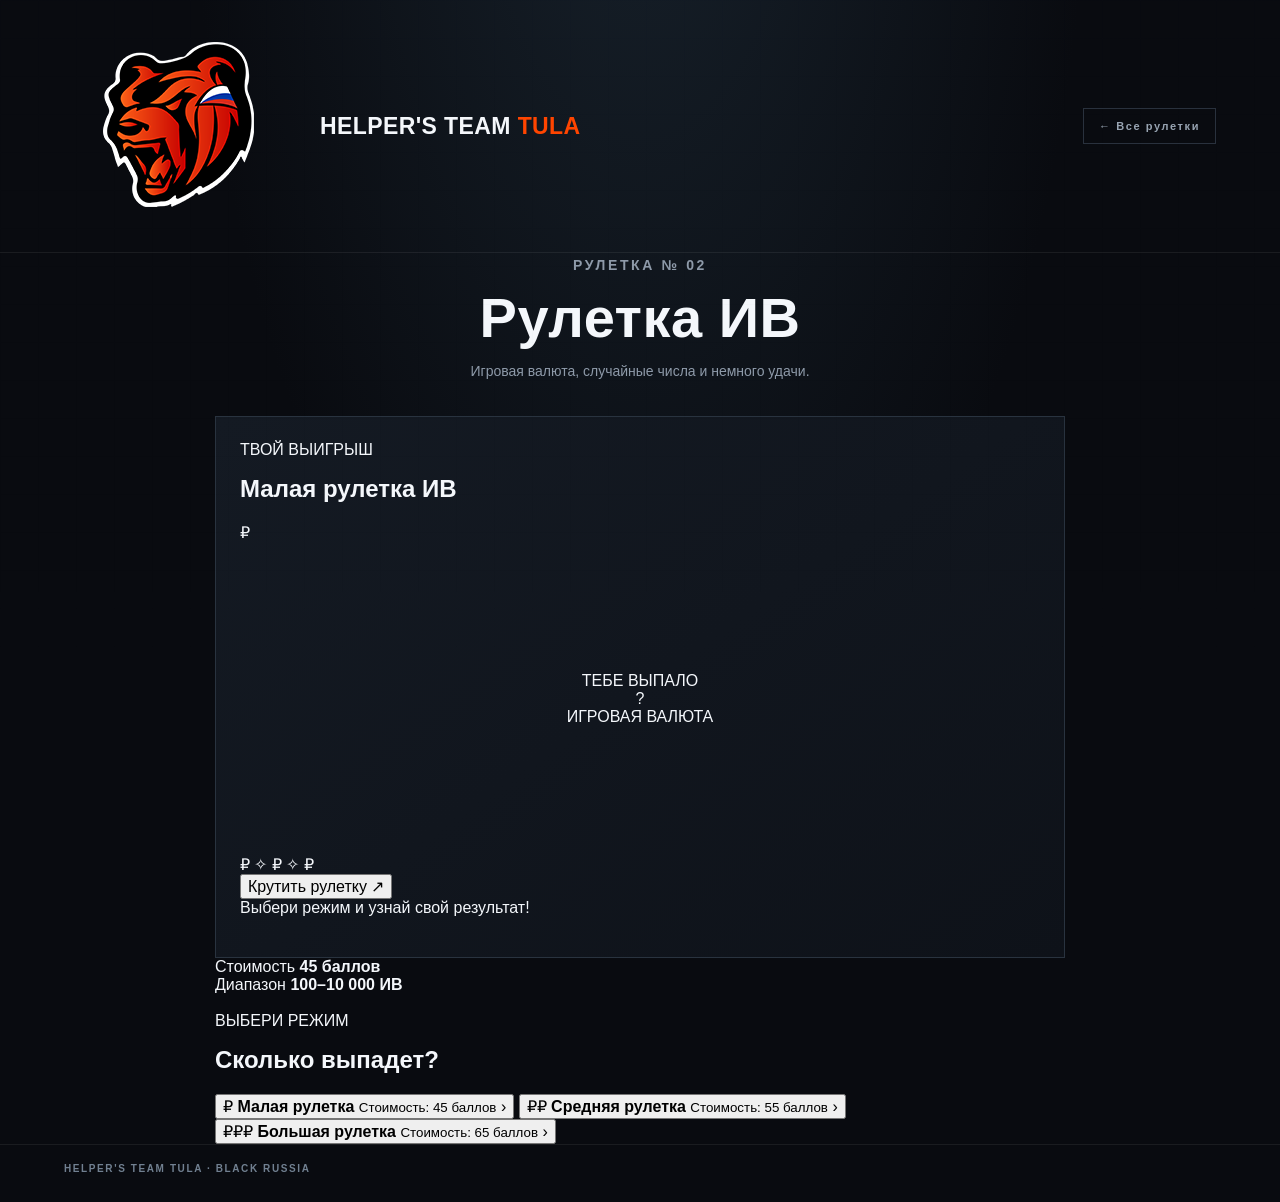
==== commit 2312c500: "Update currency.html" ====
--- a/currency.html
+++ b/currency.html
@@ -9,8 +9,8 @@
 </head>
 <body>
   <header class="site-header">
-    <a class="brand" href="index.html">
-      <span class="brand-mark">HT</span>
+    <a class="brand" href="index.html" aria-label="На главную">
+      <img class="brand-logo" src="logo.png" alt="BLACK RUSSIA">
       <span class="brand-name">HELPER'S TEAM <b>TULA</b></span>
     </a>
     <a class="back-link" href="index.html">← Все рулетки</a>
@@ -37,7 +37,7 @@
           <div class="number-stage">
             <span class="result-caption">ТЕБЕ ВЫПАЛО</span>
             <div class="number-result currency-result" id="currencyValue" aria-live="polite">?</div>
-            <span class="result-unit">ИГРОВОЙ ВАЛЮТЫ</span>
+            <span class="result-unit">ИГРОВАЯ ВАЛЮТА</span>
           </div>
 
           <div class="ticker" id="currencyTicker" aria-hidden="true">
@@ -55,9 +55,6 @@
           <p class="status-message" id="currencyStatus" aria-live="polite">
             Выбери режим и узнай свой результат!
           </p>
-
-          <p class="attempts-counter" id="currencyRemaining" aria-live="polite"></p>
-          <span id="currencyUses" hidden></span>
         </div>
 
         <div class="game-info">
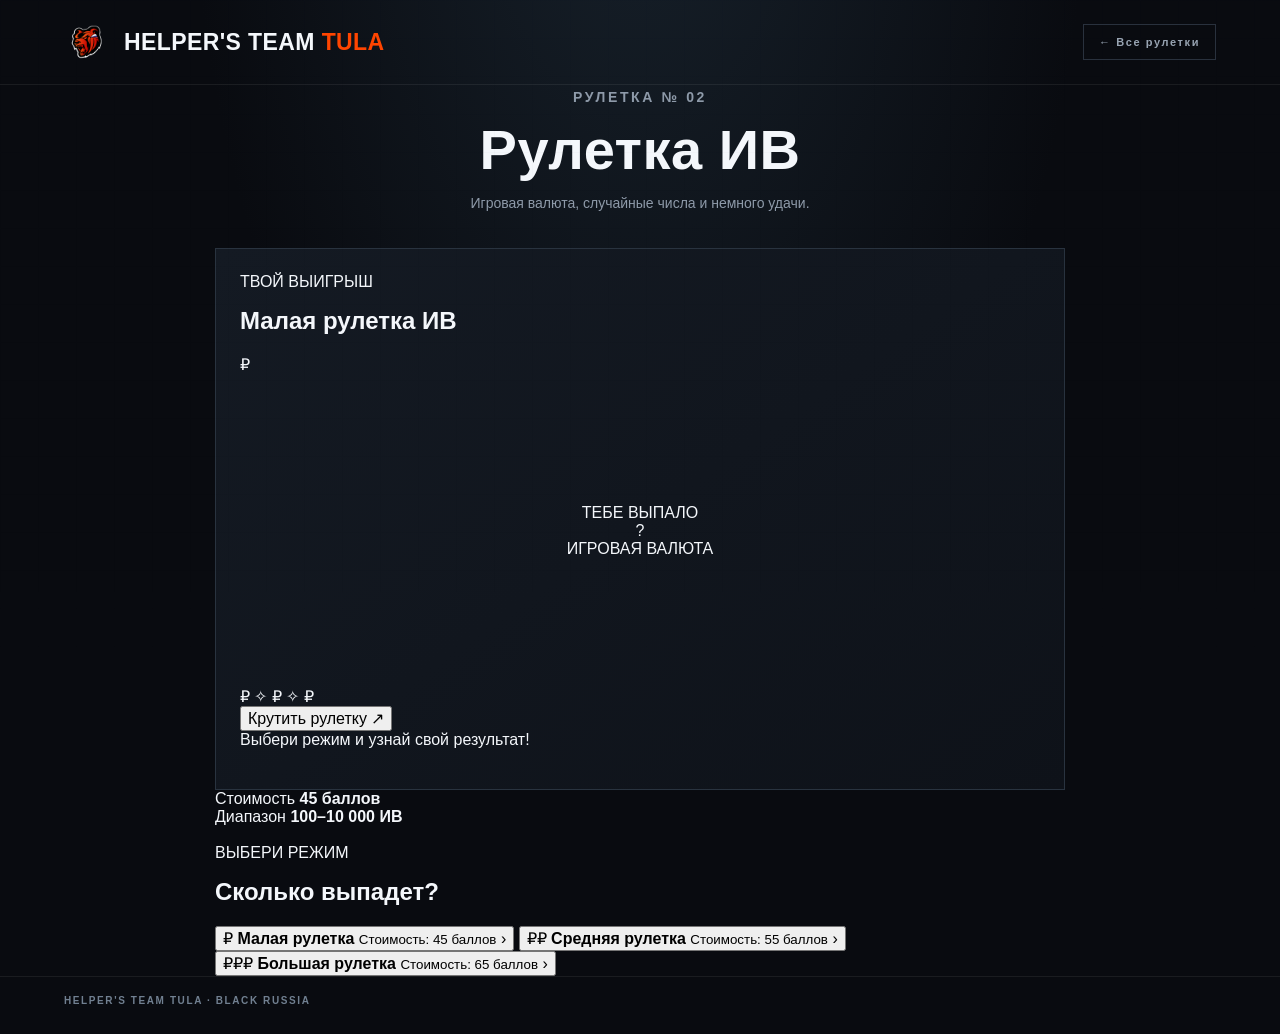
==== commit 51f4c150: "Update currency.html" ====
--- a/currency.html
+++ b/currency.html
@@ -10,7 +10,7 @@
 <body>
   <header class="site-header">
     <a class="brand" href="index.html" aria-label="На главную">
-      <img class="brand-logo" src="logo.png" alt="BLACK RUSSIA">
+      <img class="brand-logo" src="./logo.png" alt="BLACK RUSSIA">
       <span class="brand-name">HELPER'S TEAM <b>TULA</b></span>
     </a>
     <a class="back-link" href="index.html">← Все рулетки</a>
--- a/css/style.css
+++ b/css/style.css
@@ -32,7 +32,48 @@
   }
 }
 
+/* Логотип BLACK RUSSIA вместо текстового HT */
+.brand-logo {
+  display: block;
+  width: 48px;
+  height: 48px;
+  object-fit: contain;
+  flex-shrink: 0;
+}
+
+.brand {
+  display: inline-flex;
+  align-items: center;
+  gap: 12px;
+}
+
+/* Не показываем старые блоки с правилами и статистикой */
+.rules-panel,
+.rules-strip,
+.hero-stats {
+  display: none !important;
+}
+
+/* Карточка игры занимает доступную ширину */
+.game-layout,
+.game-layout-single {
+  grid-template-columns: minmax(0, 1fr);
+  max-width: 850px;
+  margin-left: auto;
+  margin-right: auto;
+}
+
+max-width: 850px {
+  .game-layout,
+  .game-layout-single {
+    grid-template-columns: minmax(0, 1fr);
+  }
+
+  .brand-logo {
+    width: 40px;
+    height: 40px;
+  }
+}
 
 
 
-
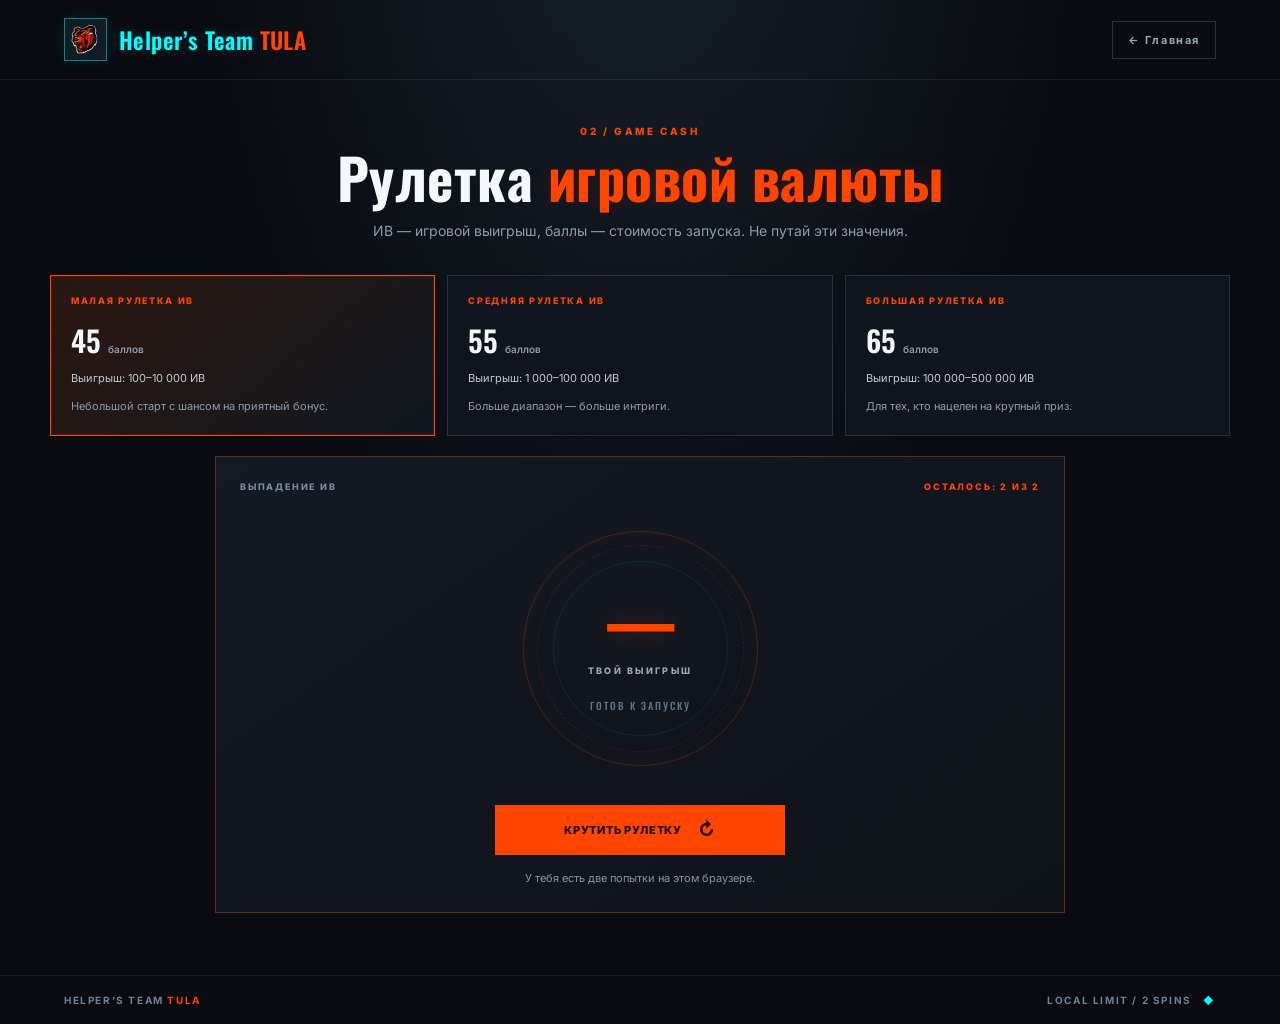
==== commit 57d0855e: "Initial commit" ====
--- a/currency.html
+++ b/currency.html
@@ -1,117 +1 @@
-<!DOCTYPE html>
-<html lang="ru">
-<head>
-  <meta charset="UTF-8">
-  <meta name="viewport" content="width=device-width, initial-scale=1.0">
-  <meta name="theme-color" content="#100d16">
-  <title>Рулетка ИВ — Helper's Team TULA</title>
-  <link rel="stylesheet" href="css/style.css">
-</head>
-<body>
-  <header class="site-header">
-    <a class="brand" href="index.html" aria-label="На главную">
-      <img class="brand-logo" src="./logo.png" alt="BLACK RUSSIA">
-      <span class="brand-name">HELPER'S TEAM <b>TULA</b></span>
-    </a>
-    <a class="back-link" href="index.html">← Все рулетки</a>
-  </header>
-
-  <main class="container">
-    <section class="page-heading">
-      <p class="eyebrow">РУЛЕТКА № 02</p>
-      <h1>Рулетка <span>ИВ</span></h1>
-      <p>Игровая валюта, случайные числа и немного удачи.</p>
-    </section>
-
-    <section class="game-layout game-layout-single">
-      <div class="game-main">
-        <div class="game-panel">
-          <div class="panel-heading">
-            <div>
-              <p class="panel-kicker">ТВОЙ ВЫИГРЫШ</p>
-              <h2 id="currencyRange">Малая рулетка ИВ</h2>
-            </div>
-            <span class="panel-symbol" aria-hidden="true">₽</span>
-          </div>
-
-          <div class="number-stage">
-            <span class="result-caption">ТЕБЕ ВЫПАЛО</span>
-            <div class="number-result currency-result" id="currencyValue" aria-live="polite">?</div>
-            <span class="result-unit">ИГРОВАЯ ВАЛЮТА</span>
-          </div>
-
-          <div class="ticker" id="currencyTicker" aria-hidden="true">
-            <span>₽</span>
-            <span>✧</span>
-            <span>₽</span>
-            <span>✧</span>
-            <span>₽</span>
-          </div>
-
-          <button class="primary-button" id="spinCurrency" type="button">
-            Крутить рулетку <span aria-hidden="true">↗</span>
-          </button>
-
-          <p class="status-message" id="currencyStatus" aria-live="polite">
-            Выбери режим и узнай свой результат!
-          </p>
-        </div>
-
-        <div class="game-info">
-          <div class="info-item">
-            <span class="info-label">Стоимость</span>
-            <strong id="currencyCost">45 баллов</strong>
-          </div>
-          <div class="info-item">
-            <span class="info-label">Диапазон</span>
-            <strong id="currencyRangeInfo">100–10 000 ИВ</strong>
-          </div>
-        </div>
-      </div>
-
-      <aside class="game-sidebar">
-        <div class="selector-panel">
-          <p class="panel-kicker">ВЫБЕРИ РЕЖИМ</p>
-          <h2>Сколько выпадет?</h2>
-
-          <div class="roulette-options" id="currencyTypes">
-            <button class="roulette-option active" type="button" data-type="small">
-              <span class="option-icon">₽</span>
-              <span class="option-text">
-                <strong>Малая рулетка</strong>
-                <small>Стоимость: 45 баллов</small>
-              </span>
-              <span class="option-arrow">›</span>
-            </button>
-
-            <button class="roulette-option" type="button" data-type="medium">
-              <span class="option-icon">₽₽</span>
-              <span class="option-text">
-                <strong>Средняя рулетка</strong>
-                <small>Стоимость: 55 баллов</small>
-              </span>
-              <span class="option-arrow">›</span>
-            </button>
-
-            <button class="roulette-option" type="button" data-type="large">
-              <span class="option-icon">₽₽₽</span>
-              <span class="option-text">
-                <strong>Большая рулетка</strong>
-                <small>Стоимость: 65 баллов</small>
-              </span>
-              <span class="option-arrow">›</span>
-            </button>
-          </div>
-        </div>
-      </aside>
-    </section>
-  </main>
-
-  <footer class="site-footer">
-    <p>HELPER'S TEAM TULA · BLACK RUSSIA</p>
-  </footer>
-
-  <script src="js/common.js"></script>
-  <script src="js/currency.js"></script>
-</body>
-</html>
+<!doctype html><html lang="ru"><head><meta charset="utf-8"><meta name="viewport" content="width=device-width,initial-scale=1"><meta name="theme-color" content="#090b10"><title>Рулетка ИВ — Helper’s Team TULA</title><link rel="stylesheet" href="css/style.css"><link href="https://fonts.googleapis.com/css2?family=Oswald:wght@400;500;600;700&family=Inter:wght@400;500;600;700&display=swap" rel="stylesheet"><script defer src="js/main.js"></script><script defer src="js/currency.js"></script></head><body><header class="site-header"><a class="brand" href="index.html"><span class="logo-slot"><img src="./logo.png" alt="Логотип" onerror="this.style.display='none';this.nextElementSibling.style.display='grid'"><span class="logo-fallback">HT</span></span><span class="brand-name"><span>Helper’s Team</span> <b>TULA</b></span></a><a class="back-link" href="index.html">← Главная</a></header><main class="page-wrap"><div class="page-heading"><div class="eyebrow orange-eyebrow">02 / GAME CASH</div><h1>Рулетка <span class="orange-text">игровой валюты</span></h1><p>ИВ — игровой выигрыш, баллы — стоимость запуска. Не путай эти значения.</p></div><section class="type-grid" id="currencyTypes" aria-label="Тип рулетки"><button class="type-card selected orange-type" data-type="small"><span class="type-label">МАЛАЯ РУЛЕТКА ИВ</span><strong>45 <small>баллов</small></strong><span>Выигрыш: 100–10 000 ИВ</span><p>Небольшой старт с шансом на приятный бонус.</p></button><button class="type-card orange-type" data-type="medium"><span class="type-label">СРЕДНЯЯ РУЛЕТКА ИВ</span><strong>55 <small>баллов</small></strong><span>Выигрыш: 1 000–100 000 ИВ</span><p>Больше диапазон — больше интриги.</p></button><button class="type-card orange-type" data-type="large"><span class="type-label">БОЛЬШАЯ РУЛЕТКА ИВ</span><strong>65 <small>баллов</small></strong><span>Выигрыш: 100 000–500 000 ИВ</span><p>Для тех, кто нацелен на крупный приз.</p></button></section><section class="game-layout"><div class="game-panel orange-panel"><div class="panel-label">ВЫПАДЕНИЕ ИВ <span class="live-dot orange-live" id="currencyUses">ОСТАЛОСЬ: 2 ИЗ 2</span></div><div class="number-stage orange-stage"><div class="stage-ring"></div><div class="stage-value currency-value" id="currencyValue">—</div><div class="stage-caption">ТВОЙ ВЫИГРЫШ</div><div class="stage-ticker" id="currencyTicker">ГОТОВ К ЗАПУСКУ</div></div><div class="button-row"><button id="spinCurrency" class="button button-orange button-large">Крутить рулетку <span>↻</span></button></div><p class="status-line" id="currencyStatus" aria-live="polite">У тебя есть две попытки на этом браузере.</p></div><aside class="rules-panel"><div class="panel-label">ПРАВИЛА</div><h2>Две попытки. Один браузер.</h2><div class="attempt-box"><strong id="currencyRemaining">2</strong><span>ПОПЫТКИ ОСТАЛОСЬ</span></div><ul class="rules-list"><li>Всего доступно две прокрутки на этом браузере и устройстве.</li><li>Счётчик сохраняется в localStorage после обновления страницы.</li><li>Стоимость указана в баллах, приз — в игровой валюте (ИВ).</li></ul><div class="notice"><b>Важно:</b> это локальное ограничение, а не глобальная защита. Очистка данных сайта или другое устройство сбросит лимит. Для ограничения на человека нужен сервер и идентификация пользователей.</div><div class="rule-chip"><span>ТЕКУЩАЯ СТОИМОСТЬ</span><strong id="currencyCost">45 баллов</strong></div><div class="rule-chip"><span>ДИАПАЗОН ВЫИГРЫША</span><strong id="currencyRange">100–10 000 ИВ</strong></div><a class="text-link" href="index.html">← Вернуться к выбору рулетки</a></aside></section></main><footer class="site-footer"><span>HELPER’S TEAM <b>TULA</b></span><span>LOCAL LIMIT / 2 SPINS <i>◆</i></span></footer></body></html>
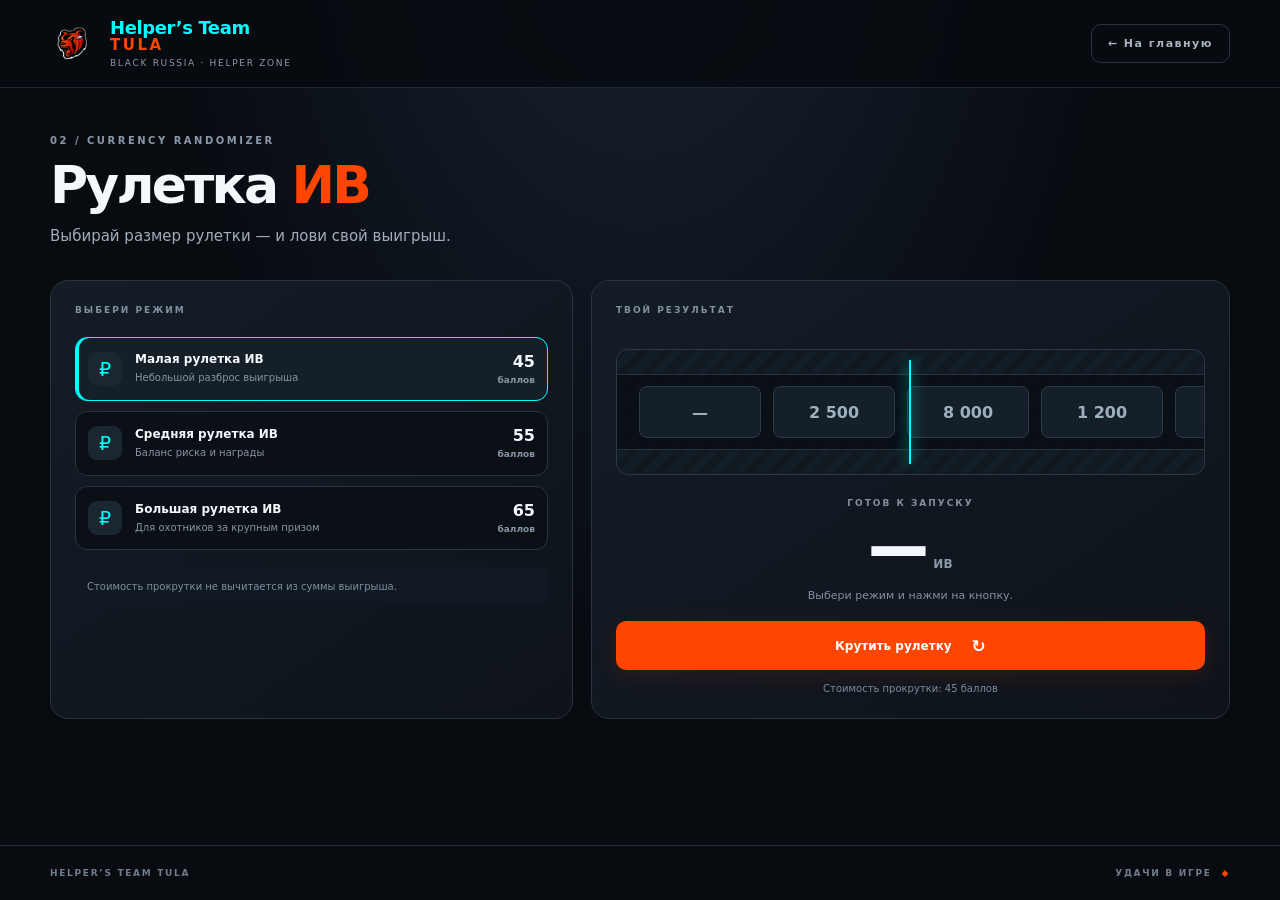
==== commit 46187172: "Initial commit" ====
--- a/currency.html
+++ b/currency.html
@@ -1 +1,12 @@
-<!doctype html><html lang="ru"><head><meta charset="utf-8"><meta name="viewport" content="width=device-width,initial-scale=1"><meta name="theme-color" content="#090b10"><title>Рулетка ИВ — Helper’s Team TULA</title><link rel="stylesheet" href="css/style.css"><link href="https://fonts.googleapis.com/css2?family=Oswald:wght@400;500;600;700&family=Inter:wght@400;500;600;700&display=swap" rel="stylesheet"><script defer src="js/main.js"></script><script defer src="js/currency.js"></script></head><body><header class="site-header"><a class="brand" href="index.html"><span class="logo-slot"><img src="./logo.png" alt="Логотип" onerror="this.style.display='none';this.nextElementSibling.style.display='grid'"><span class="logo-fallback">HT</span></span><span class="brand-name"><span>Helper’s Team</span> <b>TULA</b></span></a><a class="back-link" href="index.html">← Главная</a></header><main class="page-wrap"><div class="page-heading"><div class="eyebrow orange-eyebrow">02 / GAME CASH</div><h1>Рулетка <span class="orange-text">игровой валюты</span></h1><p>ИВ — игровой выигрыш, баллы — стоимость запуска. Не путай эти значения.</p></div><section class="type-grid" id="currencyTypes" aria-label="Тип рулетки"><button class="type-card selected orange-type" data-type="small"><span class="type-label">МАЛАЯ РУЛЕТКА ИВ</span><strong>45 <small>баллов</small></strong><span>Выигрыш: 100–10 000 ИВ</span><p>Небольшой старт с шансом на приятный бонус.</p></button><button class="type-card orange-type" data-type="medium"><span class="type-label">СРЕДНЯЯ РУЛЕТКА ИВ</span><strong>55 <small>баллов</small></strong><span>Выигрыш: 1 000–100 000 ИВ</span><p>Больше диапазон — больше интриги.</p></button><button class="type-card orange-type" data-type="large"><span class="type-label">БОЛЬШАЯ РУЛЕТКА ИВ</span><strong>65 <small>баллов</small></strong><span>Выигрыш: 100 000–500 000 ИВ</span><p>Для тех, кто нацелен на крупный приз.</p></button></section><section class="game-layout"><div class="game-panel orange-panel"><div class="panel-label">ВЫПАДЕНИЕ ИВ <span class="live-dot orange-live" id="currencyUses">ОСТАЛОСЬ: 2 ИЗ 2</span></div><div class="number-stage orange-stage"><div class="stage-ring"></div><div class="stage-value currency-value" id="currencyValue">—</div><div class="stage-caption">ТВОЙ ВЫИГРЫШ</div><div class="stage-ticker" id="currencyTicker">ГОТОВ К ЗАПУСКУ</div></div><div class="button-row"><button id="spinCurrency" class="button button-orange button-large">Крутить рулетку <span>↻</span></button></div><p class="status-line" id="currencyStatus" aria-live="polite">У тебя есть две попытки на этом браузере.</p></div><aside class="rules-panel"><div class="panel-label">ПРАВИЛА</div><h2>Две попытки. Один браузер.</h2><div class="attempt-box"><strong id="currencyRemaining">2</strong><span>ПОПЫТКИ ОСТАЛОСЬ</span></div><ul class="rules-list"><li>Всего доступно две прокрутки на этом браузере и устройстве.</li><li>Счётчик сохраняется в localStorage после обновления страницы.</li><li>Стоимость указана в баллах, приз — в игровой валюте (ИВ).</li></ul><div class="notice"><b>Важно:</b> это локальное ограничение, а не глобальная защита. Очистка данных сайта или другое устройство сбросит лимит. Для ограничения на человека нужен сервер и идентификация пользователей.</div><div class="rule-chip"><span>ТЕКУЩАЯ СТОИМОСТЬ</span><strong id="currencyCost">45 баллов</strong></div><div class="rule-chip"><span>ДИАПАЗОН ВЫИГРЫША</span><strong id="currencyRange">100–10 000 ИВ</strong></div><a class="text-link" href="index.html">← Вернуться к выбору рулетки</a></aside></section></main><footer class="site-footer"><span>HELPER’S TEAM <b>TULA</b></span><span>LOCAL LIMIT / 2 SPINS <i>◆</i></span></footer></body></html>+<!doctype html>
+<html lang="ru"><head><meta charset="utf-8"><meta name="viewport" content="width=device-width, initial-scale=1"><meta name="theme-color" content="#080b10"><title>Рулетка ИВ · Helper’s Team TULA</title><link rel="stylesheet" href="./css/style.css"><script defer src="./js/main.js"></script><script defer src="./js/currency.js"></script></head>
+<body><header class="topbar"><a class="brand" href="./index.html"><img class="brand-logo" src="./logo.png" alt="BLACK RUSSIA" onerror="this.style.display='none'"><span><b>Helper’s Team</b> <strong>TULA</strong><small>BLACK RUSSIA · HELPER ZONE</small></span></a><a class="back-link" href="./index.html">← На главную</a></header>
+<main class="container game-page"><div class="page-heading"><div class="eyebrow">02 / CURRENCY RANDOMIZER</div><h1>Рулетка <span class="orange">ИВ</span></h1><p>Выбирай размер рулетки — и лови свой выигрыш.</p></div>
+<div class="game-layout"><section class="panel config-panel"><div class="panel-label">ВЫБЕРИ РЕЖИМ</div><div class="mode-list">
+<button class="mode-option active" data-mode="small"><span class="mode-symbol">₽</span><span><b>Малая рулетка ИВ</b><small>Небольшой разброс выигрыша</small></span><strong>45 <small>баллов</small></strong></button>
+<button class="mode-option" data-mode="medium"><span class="mode-symbol">₽</span><span><b>Средняя рулетка ИВ</b><small>Баланс риска и награды</small></span><strong>55 <small>баллов</small></strong></button>
+<button class="mode-option" data-mode="large"><span class="mode-symbol">₽</span><span><b>Большая рулетка ИВ</b><small>Для охотников за крупным призом</small></span><strong>65 <small>баллов</small></strong></button>
+</div><div class="info-strip">Стоимость прокрутки не вычитается из суммы выигрыша.</div></section>
+<section class="panel spin-panel"><div class="panel-label">ТВОЙ РЕЗУЛЬТАТ</div><div class="slot-frame currency-slot"><div class="slot-pointer"></div><div class="slot-window"><div class="slot-track" id="slotTrack"><span>—</span><span>2 500</span><span>8 000</span><span>1 200</span><span>15 000</span><span>4 500</span></div></div></div>
+<div class="result-block"><div class="result-caption" id="resultCaption">ГОТОВ К ЗАПУСКУ</div><div class="result-value"><span id="resultValue">—</span><small>ИВ</small></div><p id="resultMessage">Выбери режим и нажми на кнопку.</p></div><button class="button button-orange spin-button" id="spinButton">Крутить рулетку <span>↻</span></button><div class="cost-note" id="costNote">Стоимость прокрутки: 45 баллов</div></section></div></main>
+<footer class="footer"><span>HELPER’S TEAM TULA</span><span>УДАЧИ В ИГРЕ <i>◆</i></span></footer></body></html>
--- a/css/style.css
+++ b/css/style.css
@@ -1,79 +1 @@
- :root{--bg:#090b10;--panel:#11151d;--panel2:#151b24;--cyan:#00ffff;--orange:#ff4500;--white:#f4f7fb;--muted:#8e9aa9;--line:#29313d;--font-head:'Oswald',Impact,sans-serif;--font-body:'Inter',Arial,sans-serif}*{box-sizing:border-box}html{scroll-behavior:smooth}body{margin:0;background:radial-gradient(ellipse at 50% -20%,#17212b 0,transparent 50%),var(--bg);color:var(--white);font-family:var(--font-body);min-height:100vh;display:flex;flex-direction:column}body:before{content:"";position:fixed;inset:0;pointer-events:none;opacity:.18;background-image:linear-gradient(#202a351f 1px,transparent 1px),linear-gradient(90deg,#202a351f 1px,transparent 1px);background-size:38px 38px;mask-image:linear-gradient(to bottom,black,transparent 80%)}a{color:inherit;text-decoration:none}button{font:inherit}.site-header,.site-footer{position:relative;z-index:1;display:flex;align-items:center;justify-content:space-between;padding:18px clamp(18px,5vw,72px);border-bottom:1px solid #ffffff12}.site-footer{margin-top:auto;border-top:1px solid #ffffff12;border-bottom:0;color:#718091;font-size:10px;font-weight:700;letter-spacing:1.6px}.site-footer b{color:var(--orange)}.site-footer i{color:var(--cyan);font-style:normal;margin-left:8px}.brand{display:flex;align-items:center;gap:12px}.logo-slot{width:43px;height:43px;border:1px solid #00ffff75;background:#101d24;display:grid;place-items:center;position:relative;overflow:hidden;flex:none;box-shadow:0 0 18px #00ffff18}.logo-slot img{width:100%;height:100%;object-fit:contain}.logo-fallback{display:none;place-items:center;color:var(--cyan);font:700 19px var(--font-head);letter-spacing:-1px}.brand-name{font:600 clamp(17px,2vw,23px) var(--font-head);letter-spacing:.4px}.brand-name span{color:var(--cyan);text-shadow:0 0 15px #00ffff35}.brand-name b{color:var(--orange);font-weight:600}.header-tag,.back-link{font-size:11px;letter-spacing:1.6px;font-weight:700;color:#98a4b2}.header-tag i{font-style:normal;color:var(--orange);padding:0 6px}.back-link{border:1px solid var(--line);padding:11px 15px;transition:.2s}.back-link:hover{border-color:var(--cyan);color:var(--cyan)}.home-wrap,.page-wrap{position:relative;z-index:1;width:min(1180px,calc(100% - 40px));margin:0 auto;padding:58px 0 62px}.hero{max-width:720px;margin:0 auto 46px;text-align:center}.eyebrow{color:var(--cyan);font-size:10px;font-weight:800;letter-spacing:2.6px;display:flex;align-items:center;justify-content:center;gap:9px}.pulse{width:6px;height:6px;border-radius:50%;background:var(--cyan);box-shadow:0 0 12px var(--cyan)}h1,h2,p{margin-top:0}.hero h1,.page-heading h1{font:700 clamp(40px,7vw,74px)/.98 var(--font-head);letter-spacing:.5px;margin:20px 0 17px}.hero h1 span{color:var(--orange);text-shadow:0 0 30px #ff45002b}.hero-copy,.page-heading p{color:var(--muted);font-size:14px;line-height:1.8;max-width:560px;margin:0 auto}.hero-stats{display:flex;justify-content:center;gap:0;margin-top:32px}.hero-stats div{padding:0 28px;border-right:1px solid var(--line);display:flex;flex-direction:column;gap:3px}.hero-stats div:last-child{border:0}.hero-stats strong{font:600 25px var(--font-head);color:var(--white)}.hero-stats span{font-size:9px;color:#788596;letter-spacing:1.5px;font-weight:700}.roulette-grid{display:grid;grid-template-columns:repeat(3,minmax(0,1fr));gap:17px}.roulette-card{--glow:var(--cyan);background:linear-gradient(145deg,#141a23,#0e1219);border:1px solid #2a3440;padding:25px 24px 23px;position:relative;overflow:hidden;transition:transform .25s,border-color .25s,box-shadow .25s;display:flex;flex-direction:column;min-height:320px}.roulette-card:before{content:"";position:absolute;top:-80px;right:-70px;width:180px;height:180px;border-radius:50%;background:var(--glow);opacity:.06;filter:blur(5px);transition:opacity .25s}.roulette-card:hover{transform:translateY(-6px);border-color:var(--glow);box-shadow:0 12px 35px #0008,0 0 22px color-mix(in srgb,var(--glow) 12%,transparent)}.roulette-card:hover:before{opacity:.16}.currency-card{--glow:var(--orange)}.gifts-card{--glow:#b6a1ff}.card-top{display:flex;justify-content:space-between;align-items:center}.card-icon{display:grid;place-items:center;width:44px;height:44px;border:1px solid color-mix(in srgb,var(--glow) 55%,transparent);color:var(--glow);font-size:24px;background:color-mix(in srgb,var(--glow) 8%,transparent)}.card-index{font:500 11px var(--font-head);letter-spacing:1.5px;color:#667382}.roulette-card h2{font:600 25px var(--font-head);margin:27px 0 9px}.roulette-card p{color:var(--muted);font-size:12px;line-height:1.7;margin-bottom:24px;min-height:42px}.card-meta{display:flex;justify-content:space-between;align-items:center;border-top:1px solid #ffffff12;padding:14px 0 18px;margin-top:auto}.card-meta>span{font-size:9px;color:#718091;font-weight:800;letter-spacing:1px}.card-meta strong{font:600 18px var(--font-head)}.card-meta small{font:600 9px var(--font-body);color:var(--muted)}.button{border:1px solid var(--cyan);background:var(--cyan);color:#071115;min-height:44px;padding:12px 16px;display:inline-flex;justify-content:center;align-items:center;gap:16px;font-size:11px;font-weight:800;letter-spacing:.7px;text-transform:uppercase;cursor:pointer;transition:transform .2s,box-shadow .2s,background .2s,color .2s}.button span{font-size:18px;line-height:10px}.button:hover:not(:disabled){transform:translateY(-2px);box-shadow:0 0 24px #00ffff30}.button:active:not(:disabled){transform:translateY(0)}.button:focus-visible,.type-card:focus-visible,.back-link:focus-visible,a:focus-visible,.modal-close:focus-visible{outline:2px solid #fff;outline-offset:4px}.button-orange{background:var(--orange);border-color:var(--orange);color:#170b06}.button-orange:hover:not(:disabled){box-shadow:0 0 24px #ff450035}.button:disabled{opacity:.35;cursor:not-allowed;filter:grayscale(.5)}.home-note{color:#768392;font-size:11px;line-height:1.6;text-align:center;margin:28px 0 0}.home-note span{color:var(--cyan);margin-right:7px}.page-wrap{padding-top:45px}.page-heading{text-align:center;margin-bottom:32px}.page-heading .eyebrow{justify-content:center}.page-heading h1{font-size:clamp(36px,5.5vw,56px);margin:13px 0}.cyan-text{color:var(--cyan);text-shadow:0 0 22px #00ffff20}.orange-text{color:var(--orange);text-shadow:0 0 22px #ff450020}.orange-eyebrow{color:var(--orange)}.type-grid{display:grid;grid-template-columns:repeat(3,minmax(0,1fr));gap:12px;margin-bottom:20px}.type-card{border:1px solid var(--line);background:#10151d;color:var(--white);text-align:left;padding:19px 20px;cursor:pointer;min-width:0;transition:.2s;position:relative}.type-card:hover{border-color:#6d7b8b;background:#141b24}.type-card.selected{border-color:var(--cyan);background:linear-gradient(140deg,#0c2529,#111820);box-shadow:inset 0 0 0 1px #00ffff22,0 0 20px #00ffff0b}.orange-type.selected{border-color:var(--orange);background:linear-gradient(140deg,#2b1710,#111820);box-shadow:inset 0 0 0 1px #ff450022}.type-label{display:block;font-size:9px;font-weight:800;letter-spacing:1.7px;color:var(--cyan);margin-bottom:12px}.orange-type .type-label{color:var(--orange)}.type-card strong{display:block;font:600 29px var(--font-head);margin-bottom:5px}.type-card strong small{font:600 10px var(--font-body);color:var(--muted)}.type-card>span:nth-of-type(2){font-size:11px;color:#c0c8d1}.type-card p{font-size:11px;color:var(--muted);line-height:1.6;margin:12px 0 0}.game-layout{display:grid;grid-template-columns:minmax(0,1.55fr) minmax(260px,.85fr);gap:18px}.game-panel,.rules-panel,.gift-control{background:linear-gradient(145deg,#141a23,#0e1219);border:1px solid #29333f;padding:24px}.panel-label{font-size:9px;font-weight:800;letter-spacing:1.8px;color:#7d8998;display:flex;justify-content:space-between;gap:12px;align-items:center}.live-dot{font-size:9px;color:var(--cyan);white-space:nowrap}.orange-live{color:var(--orange)}.number-stage{height:285px;position:relative;display:flex;flex-direction:column;align-items:center;justify-content:center;overflow:hidden;margin:14px 0}.stage-ring{position:absolute;width:235px;height:235px;border:1px solid #00ffff2c;border-radius:50%;box-shadow:inset 0 0 45px #00ffff08,0 0 35px #00ffff08}.stage-ring:before,.stage-ring:after{content:"";position:absolute;inset:13px;border:1px dashed #00ffff2b;border-radius:50%}.stage-ring:after{inset:29px;border-style:solid;border-color:#00ffff14}.orange-stage .stage-ring{border-color:#ff45003b;box-shadow:inset 0 0 45px #ff450008,0 0 35px #ff450008}.orange-stage .stage-ring:before{border-color:#ff45002b}.stage-value{position:relative;z-index:1;font:700 clamp(58px,8vw,88px)/1 var(--font-head);color:var(--cyan);text-shadow:0 0 28px #00ffff4a;max-width:100%;overflow-wrap:anywhere;text-align:center}.currency-value{color:var(--orange);text-shadow:0 0 28px #ff45004a;font-size:clamp(42px,6vw,68px)}.stage-caption{position:relative;z-index:1;font-size:9px;letter-spacing:2.3px;color:#9ba7b5;font-weight:800;margin-top:13px}.stage-ticker{position:relative;z-index:1;margin-top:22px;font:500 10px var(--font-head);letter-spacing:2px;color:#647383}.spinning .stage-ring{animation:orbit 1s linear infinite}.spinning .stage-value{animation:flicker .12s linear infinite}@keyframes orbit{to{transform:rotate(360deg)}}@keyframes flicker{50%{opacity:.6;transform:scale(.98)}}.button-row{text-align:center}.button-large{min-width:min(290px,100%);min-height:50px}.status-line{font-size:11px;line-height:1.6;color:#8794a3;text-align:center;margin:15px 0 0;min-height:18px}.rules-panel h2,.prize-list h2{font:600 24px var(--font-head);margin:17px 0 15px}.rules-list{padding-left:17px;margin:0 0 22px;color:#a5b0bd;font-size:11px;line-height:1.8}.rules-list li{padding-left:4px;margin-bottom:8px}.rules-list li::marker{color:var(--cyan)}.orange-panel+.rules-panel .rules-list li::marker{color:var(--orange)}.rule-chip{border-top:1px solid #ffffff12;padding:13px 0;display:flex;flex-direction:column;gap:6px}.rule-chip span{font-size:9px;letter-spacing:1.4px;color:#7b8898;font-weight:800}.rule-chip strong{font:500 17px var(--font-head)}.text-link{display:inline-block;margin-top:12px;font-size:10px;font-weight:700;color:var(--cyan)}.text-link:hover{text-decoration:underline}.orange-panel{border-color:#553024}.attempt-box{display:flex;align-items:center;gap:15px;padding:14px;background:#24170f;border:1px solid #ff45002b;margin:18px 0}.attempt-box strong{font:700 36px var(--font-head);color:var(--orange)}.attempt-box span{font-size:9px;letter-spacing:1.3px;font-weight:800;color:#b4a29b}.notice{background:#211912;border-left:2px solid var(--orange);padding:12px;color:#b7a49a;font-size:10px;line-height:1.7;margin:0 0 18px}.notice b{color:#ff9a70}.gift-game{display:grid;grid-template-columns:minmax(0,1.05fr) minmax(300px,.95fr);gap:24px;align-items:start}.wheel-column{display:flex;flex-direction:column;align-items:center;padding:12px 0 0}.wheel-frame{width:min(430px,100%);aspect-ratio:1;position:relative;border-radius:50%;padding:10px;background:linear-gradient(135deg,#3b4a55,#121820 40%,#596a77);box-shadow:0 0 0 1px #7a8a9740,0 0 45px #00ffff0b,0 22px 45px #0008}.gift-wheel{width:100%;height:100%;border-radius:50%;position:relative;border:3px solid #0b1016;overflow:hidden;background:conic-gradient(from -30deg,#00ffff 0deg 60deg,#ff4500 60deg 120deg,#273b4b 120deg 180deg,#b7a2ff 180deg 240deg,#e4e8ee 240deg 300deg,#1c2a36 300deg 360deg);transition:transform 5s cubic-bezier(.12,.68,.08,1)}.gift-wheel:before{content:"";position:absolute;inset:0;background:repeating-conic-gradient(from -30deg,transparent 0deg 59.3deg,#080b10 59.3deg 60deg);z-index:1}.wheel-center{position:absolute;z-index:3;left:50%;top:50%;transform:translate(-50%,-50%);width:22%;aspect-ratio:1;border-radius:50%;background:#0a0e14;border:3px solid #8b9aa6;box-shadow:0 0 0 5px #101820,0 0 22px #00ffff30;display:flex;align-items:center;justify-content:center;flex-direction:column;color:var(--cyan);font:700 24px var(--font-head)}.wheel-center small{font:700 7px var(--font-body);letter-spacing:2px;color:var(--orange)}.wheel-pointer{position:relative;z-index:4;width:0;height:0;border-left:15px solid transparent;border-right:15px solid transparent;border-top:30px solid var(--orange);filter:drop-shadow(0 0 8px #ff450080);margin-bottom:-4px}.wheel-legend{display:flex;flex-direction:column;align-items:center;gap:8px;margin-top:18px;font-size:10px;color:#83909e;text-align:center}.wheel-legend span:first-child{color:#c5d0da}.wheel-legend i{display:inline-block;width:7px;height:7px;border-radius:50%;background:var(--cyan);margin-right:6px}.gift-control{padding:25px}.gift-result{padding:25px 5px 23px;text-align:center;border-bottom:1px solid #ffffff12;margin-bottom:20px}.result-kicker{font-size:9px;letter-spacing:2px;color:#778595;font-weight:800}.gift-result strong{display:block;font:600 clamp(24px,3vw,35px)/1.15 var(--font-head);margin:16px 0 10px;color:var(--cyan)}.gift-result p{color:#8e9aa9;font-size:11px;line-height:1.7;margin:0}.prize-list{margin-top:27px}.prize-list h2{font-size:20px}.prize-list ol{list-style:none;padding:0;margin:0;display:grid;gap:7px;counter-reset:prize}.prize-list li{counter-increment:prize;display:flex;gap:10px;align-items:flex-start;font-size:10px;line-height:1.5;color:#aab5c1;padding:8px;background:#ffffff04;border:1px solid #ffffff0b}.prize-list li:before{content:counter(prize,decimal-leading-zero);color:var(--cyan);font:600 12px var(--font-head);min-width:22px}.rules-strip{display:flex;gap:18px;align-items:flex-start;border:1px solid #26313d;background:#10151d;padding:16px 19px;margin-top:24px;color:#9ba7b4;font-size:10px;line-height:1.7}.rules-strip b{color:var(--cyan);letter-spacing:1.5px;white-space:nowrap}.result-modal{background:#111821;color:var(--white);border:1px solid #00ffff6b;padding:35px;width:min(440px,calc(100% - 32px));text-align:center;box-shadow:0 0 70px #00ffff18}.result-modal::backdrop{background:#020408d9;backdrop-filter:blur(6px)}.modal-close{position:absolute;right:12px;top:8px;background:transparent;border:0;color:#a6b2bf;font-size:28px;cursor:pointer}.modal-kicker{font-size:9px;letter-spacing:2px;color:var(--cyan);font-weight:800}.modal-spark{font-size:36px;color:var(--orange);margin:18px 0 5px;text-shadow:0 0 22px #ff450050}.result-modal h2{font:600 29px/1.2 var(--font-head);margin:0 0 12px}.result-modal p{font-size:11px;line-height:1.7;color:#94a0af;margin-bottom:22px}.result-modal .button{width:100%}.confetti{animation:pop .5s ease-out}@keyframes pop{0%{transform:scale(.75);opacity:.3}70%{transform:scale(1.06)}100%{transform:scale(1);opacity:1}}@media(max-width:850px){.roulette-grid{grid-template-columns:1fr;max-width:560px;margin:auto}.roulette-card{min-height:275px}.hero{margin-bottom:35px}.game-layout{grid-template-columns:1fr}.rules-panel{display:grid;grid-template-columns:1fr 1fr;column-gap:22px}.rules-panel>.panel-label,.rules-panel h2,.rules-panel .rules-list,.rules-panel .notice,.rules-panel .attempt-box,.rules-panel .text-link{grid-column:1/-1}.gift-game{grid-template-columns:1fr;max-width:620px;margin:auto}.wheel-frame{width:min(390px,90vw)}.gift-control{width:100%}}@media(max-width:600px){.site-header{padding:13px 16px}.header-tag{display:none}.logo-slot{width:36px;height:36px}.brand-name{font-size:18px}.back-link{font-size:9px;padding:10px}.home-wrap,.page-wrap{width:calc(100% - 28px);padding:38px 0 42px}.hero h1{font-size:42px}.hero-copy{font-size:12px}.hero-stats div{padding:0 12px}.hero-stats strong{font-size:21px}.hero-stats span{font-size:7px;letter-spacing:.8px}.roulette-card{padding:20px;min-height:270px}.page-heading h1{font-size:38px}.page-heading p{font-size:12px}.type-grid{grid-template-columns:1fr;gap:8px}.type-card{padding:15px 17px}.type-card strong{font-size:25px}.type-card p{margin-top:7px}.game-panel,.rules-panel,.gift-control{padding:18px}.number-stage{height:245px}.stage-ring{width:205px;height:205px}.stage-value{font-size:64px}.currency-value{font-size:40px}.rules-panel{display:block}.attempt-box{margin-top:16px}.gift-game{gap:20px}.wheel-frame{width:min(340px,88vw);padding:7px}.wheel-center{font-size:20px}.wheel-pointer{border-left-width:12px;border-right-width:12px;border-top-width:24px}.rules-strip{display:block}.rules-strip b{display:block;margin-bottom:6px}.site-footer{padding:17px 14px;font-size:8px;letter-spacing:.7px}.site-footer span:last-child{max-width:45%;text-align:right}}@media(prefers-reduced-motion:reduce){*,*:before,*:after{animation-duration:.01ms!important;animation-iteration-count:1!important;scroll-behavior:auto!important;transition-duration:.01ms!important}}
-.wheel-labels{position:absolute;inset:0;width:100%;height:100%;z-index:2;overflow:visible;pointer-events:none}.wheel-label{font:700 10px Inter,Arial,sans-serif;fill:#071015;paint-order:stroke;stroke:#ffffff40;stroke-width:.4px}.wheel-label:nth-child(2n){fill:#fff}.wheel-label:nth-child(4){fill:#151020}.wheel-label:nth-child(5){fill:#151a20}
-
-/* Убираем блоки с правилами на страницах рулеток */
-.rules-panel,
-.rules-strip {
-  display: none !important;
-}
-
-/* Убираем статистические показатели с главной */
-.hero-stats {
-  display: none !important;
-}
-
-/* Растягиваем игровую панель на освободившееся место */
-.game-layout {
-  grid-template-columns: minmax(0, 1fr);
-  max-width: 850px;
-  margin-left: auto;
-  margin-right: auto;
-}
-
-.game-layout-single {
-  grid-template-columns: minmax(0, 1fr);
-}
-
-/* Мобильная версия */
-max-width: 850px {
-  .game-layout,
-  .game-layout-single {
-    grid-template-columns: minmax(0, 1fr);
-  }
-}
-
-/* Логотип BLACK RUSSIA вместо текстового HT */
-.brand-logo {
-  display: block;
-  width: 48px;
-  height: 48px;
-  object-fit: contain;
-  flex-shrink: 0;
-}
-
-.brand {
-  display: inline-flex;
-  align-items: center;
-  gap: 12px;
-}
-
-/* Не показываем старые блоки с правилами и статистикой */
-.rules-panel,
-.rules-strip,
-.hero-stats {
-  display: none !important;
-}
-
-/* Карточка игры занимает доступную ширину */
-.game-layout,
-.game-layout-single {
-  grid-template-columns: minmax(0, 1fr);
-  max-width: 850px;
-  margin-left: auto;
-  margin-right: auto;
-}
-
-max-width: 850px {
-  .game-layout,
-  .game-layout-single {
-    grid-template-columns: minmax(0, 1fr);
-  }
-
-  .brand-logo {
-    width: 40px;
-    height: 40px;
-  }
-}
-
-
-
+:root{--bg:#080b10;--panel:#111720;--panel2:#151e29;--line:#283340;--cyan:#00ffff;--orange:#ff4500;--purple:#b18cff;--text:#f4f7fb;--muted:#8b98a8;--radius:18px}*{box-sizing:border-box}html{scroll-behavior:smooth}body{margin:0;background:radial-gradient(ellipse at 50% -20%,#182433 0,transparent 55%),var(--bg);color:var(--text);font-family:Inter,ui-sans-serif,system-ui,-apple-system,BlinkMacSystemFont,"Segoe UI",sans-serif;min-height:100vh;display:flex;flex-direction:column}a{color:inherit;text-decoration:none}button{font:inherit}.topbar{height:88px;border-bottom:1px solid #202a35;display:flex;align-items:center;justify-content:space-between;padding:0 max(24px,calc((100% - 1180px)/2));background:#080b10d9;backdrop-filter:blur(16px)}.brand{display:flex;align-items:center;gap:13px}.brand-logo{width:47px;height:47px;object-fit:contain}.brand span{display:flex;flex-direction:column;line-height:1.08;font-size:18px;letter-spacing:-.4px}.brand b{color:var(--cyan);font-weight:850}.brand strong{color:var(--orange);font-size:15px;letter-spacing:2.5px}.brand small{font-size:9px;letter-spacing:1.7px;color:#8d9baa;margin-top:6px}.top-tag,.back-link{font-size:11px;font-weight:800;letter-spacing:1.5px;color:#a9b4c0}.status-dot{display:inline-block;width:7px;height:7px;border-radius:50%;background:#40f5a3;box-shadow:0 0 12px #40f5a3;margin-right:8px}.back-link{padding:12px 16px;border:1px solid var(--line);border-radius:10px;transition:.2s}.back-link:hover{border-color:var(--cyan);color:var(--cyan)}.container{width:min(1180px,calc(100% - 40px));margin:0 auto}.home{padding:66px 0 54px;flex:1}.hero{padding:12px 0 45px}.eyebrow{font-size:10px;font-weight:850;letter-spacing:2.5px;color:var(--muted)}.hero h1,.page-heading h1{font-size:clamp(38px,6vw,68px);letter-spacing:-2.8px;line-height:1.04;margin:18px 0}.hero h1 span{color:#7d8998}.hero p,.page-heading p{max-width:520px;color:#a1adba;line-height:1.7;font-size:15px}.hero-line{display:flex;align-items:center;gap:12px;margin-top:30px}.hero-line span{width:42px;height:2px;background:var(--cyan);box-shadow:0 0 12px var(--cyan)}.hero-line small{font-size:10px;letter-spacing:1.8px;color:#8795a5;font-weight:800}.roulette-grid{display:grid;grid-template-columns:repeat(3,1fr);gap:18px}.feature-card{min-height:310px;padding:25px;display:flex;flex-direction:column;justify-content:space-between;border:1px solid var(--line);border-radius:var(--radius);background:linear-gradient(145deg,#17212c,#0e131a 75%);position:relative;overflow:hidden;transition:transform .25s,border-color .25s,box-shadow .25s}.feature-card:after{content:"";position:absolute;width:180px;height:180px;border-radius:50%;right:-75px;top:90px;filter:blur(1px);opacity:.07;background:var(--accent)}.feature-card:hover{transform:translateY(-6px);border-color:var(--accent);box-shadow:0 15px 45px #0008,0 0 22px color-mix(in srgb,var(--accent) 13%,transparent)}.points-card{--accent:var(--cyan)}.currency-card{--accent:var(--orange)}.gifts-card{--accent:var(--purple)}.card-top,.card-bottom{display:flex;align-items:center;justify-content:space-between;gap:12px;position:relative;z-index:1}.card-icon{width:43px;height:43px;display:grid;place-items:center;border-radius:13px;background:color-mix(in srgb,var(--accent) 12%,#10151d);border:1px solid color-mix(in srgb,var(--accent) 35%,transparent);color:var(--accent);font-size:25px}.card-index,.mini-label{font-size:9px;letter-spacing:1.6px;color:#8290a0;font-weight:800}.feature-card h2{font-size:25px;letter-spacing:-.8px;margin:22px 0 10px;position:relative;z-index:1}.feature-card p{font-size:13px;line-height:1.65;color:#98a5b4;max-width:270px;position:relative;z-index:1}.card-bottom{margin-top:28px;align-items:flex-end;flex-wrap:wrap}.button{display:inline-flex;justify-content:center;align-items:center;gap:20px;padding:14px 17px;border:0;border-radius:10px;font-size:12px;font-weight:900;cursor:pointer;transition:transform .2s,filter .2s,box-shadow .2s;white-space:nowrap}.button:hover{transform:translateY(-2px);filter:brightness(1.12)}.button:disabled{opacity:.65;cursor:wait;transform:none}.button span{font-size:17px}.button-cyan{background:var(--cyan);color:#051014;box-shadow:0 5px 22px #00ffff20}.button-orange{background:var(--orange);color:white;box-shadow:0 5px 22px #ff450020}.button-purple{background:var(--purple);color:#171022;box-shadow:0 5px 22px #b18cff20}.notice{margin-top:25px;display:flex;align-items:center;gap:14px;padding:16px 18px;border:1px solid #252e39;border-radius:12px;background:#0d1218}.notice-mark{width:25px;height:25px;border:1px solid #667383;border-radius:50%;display:grid;place-items:center;font-size:12px;color:#a7b4c2;flex:none}.notice p{margin:0;font-size:12px;line-height:1.6;color:#9ca9b7}.notice b{color:#e8edf3}.footer{width:100%;border-top:1px solid #202a35;padding:22px max(24px,calc((100% - 1180px)/2));display:flex;justify-content:space-between;gap:12px;font-size:9px;letter-spacing:1.7px;color:#6f7d8d;font-weight:800}.footer i{font-style:normal;color:var(--orange);margin-left:5px}.game-page{flex:1;padding:47px 0 58px}.page-heading{margin-bottom:30px}.page-heading h1{font-size:clamp(35px,5vw,52px);margin:12px 0}.cyan{color:var(--cyan)}.orange{color:var(--orange)}.purple{color:var(--purple)}.page-heading p{margin:0}.game-layout{display:grid;grid-template-columns:minmax(290px,.9fr) minmax(0,1.1fr);gap:18px}.panel{border:1px solid var(--line);border-radius:var(--radius);background:linear-gradient(145deg,#141c26,#0e131a);padding:24px;min-width:0}.panel-label{font-size:9px;font-weight:900;letter-spacing:2px;color:#8190a0;margin-bottom:22px}.mode-list{display:grid;gap:10px}.mode-option{display:grid;grid-template-columns:36px minmax(0,1fr) auto;align-items:center;gap:11px;text-align:left;padding:14px 12px;border:1px solid #293440;border-radius:12px;background:#0b1016;color:var(--text);cursor:pointer;transition:.2s}.mode-option:hover,.mode-option.active{border-color:var(--accent,var(--cyan));background:#151f28;box-shadow:inset 3px 0 var(--accent,var(--cyan))}.mode-option b{display:block;font-size:12px;margin-bottom:5px}.mode-option small{display:block;font-size:10px;color:#8794a3;line-height:1.4}.mode-option>strong{font-size:16px;text-align:right;white-space:nowrap}.mode-option>strong small{font-size:9px;margin-top:3px}.mode-symbol{display:grid;place-items:center;width:34px;height:34px;border-radius:9px;background:#1a2630;color:var(--accent,var(--cyan));font-size:19px}.info-strip{margin-top:17px;padding:12px;border-radius:9px;background:#101923;color:#7f8e9d;font-size:10px;line-height:1.5}.spin-panel{display:flex;flex-direction:column;align-items:stretch}.slot-frame{position:relative;padding:24px 0;margin:12px 0 15px;border:1px solid #2b3945;border-radius:12px;background:repeating-linear-gradient(135deg,#101820,#101820 8px,#131d26 8px,#131d26 16px);overflow:hidden}.slot-window{overflow:hidden;height:76px;display:flex;align-items:center;border-top:1px solid #25323e;border-bottom:1px solid #25323e;background:#080d12c9}.slot-track{display:flex;align-items:center;gap:12px;white-space:nowrap;padding:0 22px;will-change:transform}.slot-track span{min-width:92px;height:52px;display:grid;place-items:center;border:1px solid #2c3b48;border-radius:8px;background:#141f29;color:#9eafbd;font-size:20px;font-weight:850}.slot-track span.winner{border-color:var(--accent,var(--cyan));color:var(--accent,var(--cyan));box-shadow:0 0 22px color-mix(in srgb,var(--accent,var(--cyan)) 25%,transparent);background:#17242d}.slot-pointer{position:absolute;z-index:2;top:10px;bottom:10px;left:50%;width:2px;transform:translateX(-50%);background:var(--accent,var(--cyan));box-shadow:0 0 14px var(--accent,var(--cyan))}.result-block{text-align:center;padding:8px 0 19px}.result-caption{font-size:9px;font-weight:900;letter-spacing:2px;color:#8190a0}.result-value{display:flex;justify-content:center;align-items:baseline;gap:9px;margin:9px 0}.result-value span{font-size:clamp(40px,5vw,58px);letter-spacing:-2px;font-weight:950;line-height:1.1}.result-value small{font-size:12px;color:#8c9aa9;font-weight:800}.result-block p{font-size:11px;color:#8290a0;margin:0}.spin-button{width:100%;min-height:49px;margin-top:auto}.cost-note{text-align:center;font-size:10px;color:#7e8b99;margin-top:13px}.currency-slot .slot-track span{min-width:122px;font-size:16px}.wheel-panel{display:grid;grid-template-columns:minmax(280px,1fr) minmax(250px,.8fr);gap:34px;align-items:center;padding:30px}.wheel-wrap{position:relative;width:min(100%,400px);aspect-ratio:1;margin:0 auto;display:grid;place-items:center}.wheel{position:relative;width:100%;height:100%;border-radius:50%;border:8px solid #293542;box-shadow:0 0 0 4px #0a0f14,0 0 35px #b18cff20,inset 0 0 0 2px #ffffff30;background:conic-gradient(from -30deg,#263f4b 0deg 60deg,#6b3b27 60deg 120deg,#44345f 120deg 180deg,#254a42 180deg 240deg,#65414d 240deg 300deg,#3c4858 300deg 360deg);transition:transform 5.5s cubic-bezier(.12,.76,.12,1);overflow:hidden}.wheel:before{content:"";position:absolute;inset:0;background:repeating-conic-gradient(from -30deg,#ffffff00 0deg 58.9deg,#ffffff60 59.2deg 60deg);border-radius:50%}.wheel-labels{position:absolute;inset:0}.wheel-labels span{position:absolute;width:34%;left:33%;top:12%;height:28%;transform-origin:50% 136%;text-align:center;display:flex;justify-content:center;align-items:flex-start;padding-top:5px;font-size:clamp(8px,1.15vw,11px);line-height:1.25;font-weight:850;text-shadow:0 2px 4px #000; color:#fff}.wheel-labels span:nth-child(1){transform:rotate(0deg)}.wheel-labels span:nth-child(2){transform:rotate(60deg)}.wheel-labels span:nth-child(3){transform:rotate(120deg)}.wheel-labels span:nth-child(4){transform:rotate(180deg)}.wheel-labels span:nth-child(5){transform:rotate(240deg)}.wheel-labels span:nth-child(6){transform:rotate(300deg)}.wheel-center{position:absolute;z-index:3;left:50%;top:50%;transform:translate(-50%,-50%);width:24%;aspect-ratio:1;border-radius:50%;display:flex;flex-direction:column;justify-content:center;align-items:center;background:#080d12;border:4px solid #7b6aa1;box-shadow:0 0 0 3px #121722,0 0 20px #b18cff55;font-weight:950;font-size:20px;color:var(--purple)}.wheel-center small{font-size:7px;letter-spacing:2px}.wheel-pointer{position:absolute;z-index:5;top:-5px;left:50%;transform:translateX(-50%);width:0;height:0;border-left:16px solid transparent;border-right:16px solid transparent;border-top:30px solid #fff;filter:drop-shadow(0 0 8px var(--purple))}.wheel-result{text-align:center}.wheel-result h2{font-size:27px;letter-spacing:-.8px;margin:13px 0}.wheel-result p{font-size:12px;color:#8997a6;line-height:1.6;margin-bottom:25px}.prize-list{display:grid;grid-template-columns:repeat(3,1fr);gap:10px;margin-top:16px}.prize-list div{display:flex;gap:10px;align-items:flex-start;padding:14px;border:1px solid #252f3b;border-radius:10px;background:#0f151d;font-size:11px;line-height:1.45;color:#aeb8c4}.prize-list b{color:var(--purple);font-size:10px}.modal-backdrop{position:fixed;z-index:20;inset:0;background:#020408c9;backdrop-filter:blur(8px);display:grid;place-items:center;padding:20px}.modal-backdrop[hidden]{display:none}.result-modal{width:min(420px,100%);text-align:center;border:1px solid #554574;border-radius:20px;padding:32px;background:linear-gradient(145deg,#1b2030,#0c1018);box-shadow:0 0 60px #b18cff25;animation:pop .25s ease-out}.modal-spark{font-size:34px;color:var(--purple);margin-bottom:10px}.result-modal h2{font-size:25px;margin:12px 0}.result-modal p{color:#c2c9d3;line-height:1.6;font-size:14px;margin-bottom:24px}.result-modal .button{width:100%}@keyframes pop{from{transform:scale(.92);opacity:0}to{transform:scale(1);opacity:1}}@keyframes pulse{0%,100%{filter:brightness(1)}50%{filter:brightness(1.5)}}.spinning .slot-pointer{animation:pulse .5s infinite}@media(max-width:900px){.roulette-grid{grid-template-columns:1fr 1fr}.feature-card:last-child{grid-column:span 2;min-height:260px}.game-layout{grid-template-columns:1fr}.wheel-panel{grid-template-columns:1fr}.wheel-wrap{width:min(100%,350px)}.wheel-labels span{font-size:10px}.wheel-result{max-width:500px;margin:0 auto;width:100%}}@media(max-width:600px){.topbar{height:76px;padding:0 17px}.brand-logo{width:38px;height:38px}.brand span{font-size:15px}.brand strong{font-size:13px}.brand small{font-size:8px}.top-tag{font-size:8px;letter-spacing:1px}.container{width:calc(100% - 30px)}.home{padding-top:42px}.hero{padding-bottom:30px}.hero h1{letter-spacing:-1.7px}.roulette-grid{grid-template-columns:1fr}.feature-card,.feature-card:last-child{grid-column:auto;min-height:255px;padding:22px}.card-bottom{align-items:center}.mini-label{max-width:120px;line-height:1.5}.feature-card h2{font-size:23px}.game-page{padding-top:32px}.page-heading h1{letter-spacing:-1.8px}.panel{padding:17px}.mode-option{grid-template-columns:32px minmax(0,1fr) auto;padding:12px 9px;gap:8px}.mode-option b{font-size:11px}.mode-option small{font-size:9px}.mode-option>strong{font-size:14px}.mode-symbol{width:30px;height:30px}.slot-track span{min-width:80px}.wheel-panel{padding:20px 14px;gap:25px}.wheel-wrap{width:min(100%,310px)}.wheel-labels span{font-size:8px}.wheel-center{font-size:16px}.prize-list{grid-template-columns:1fr 1fr}.footer{padding:18px 15px;font-size:8px;letter-spacing:1px}.back-link{padding:10px;font-size:9px}.notice{align-items:flex-start}.notice p{font-size:11px}}
